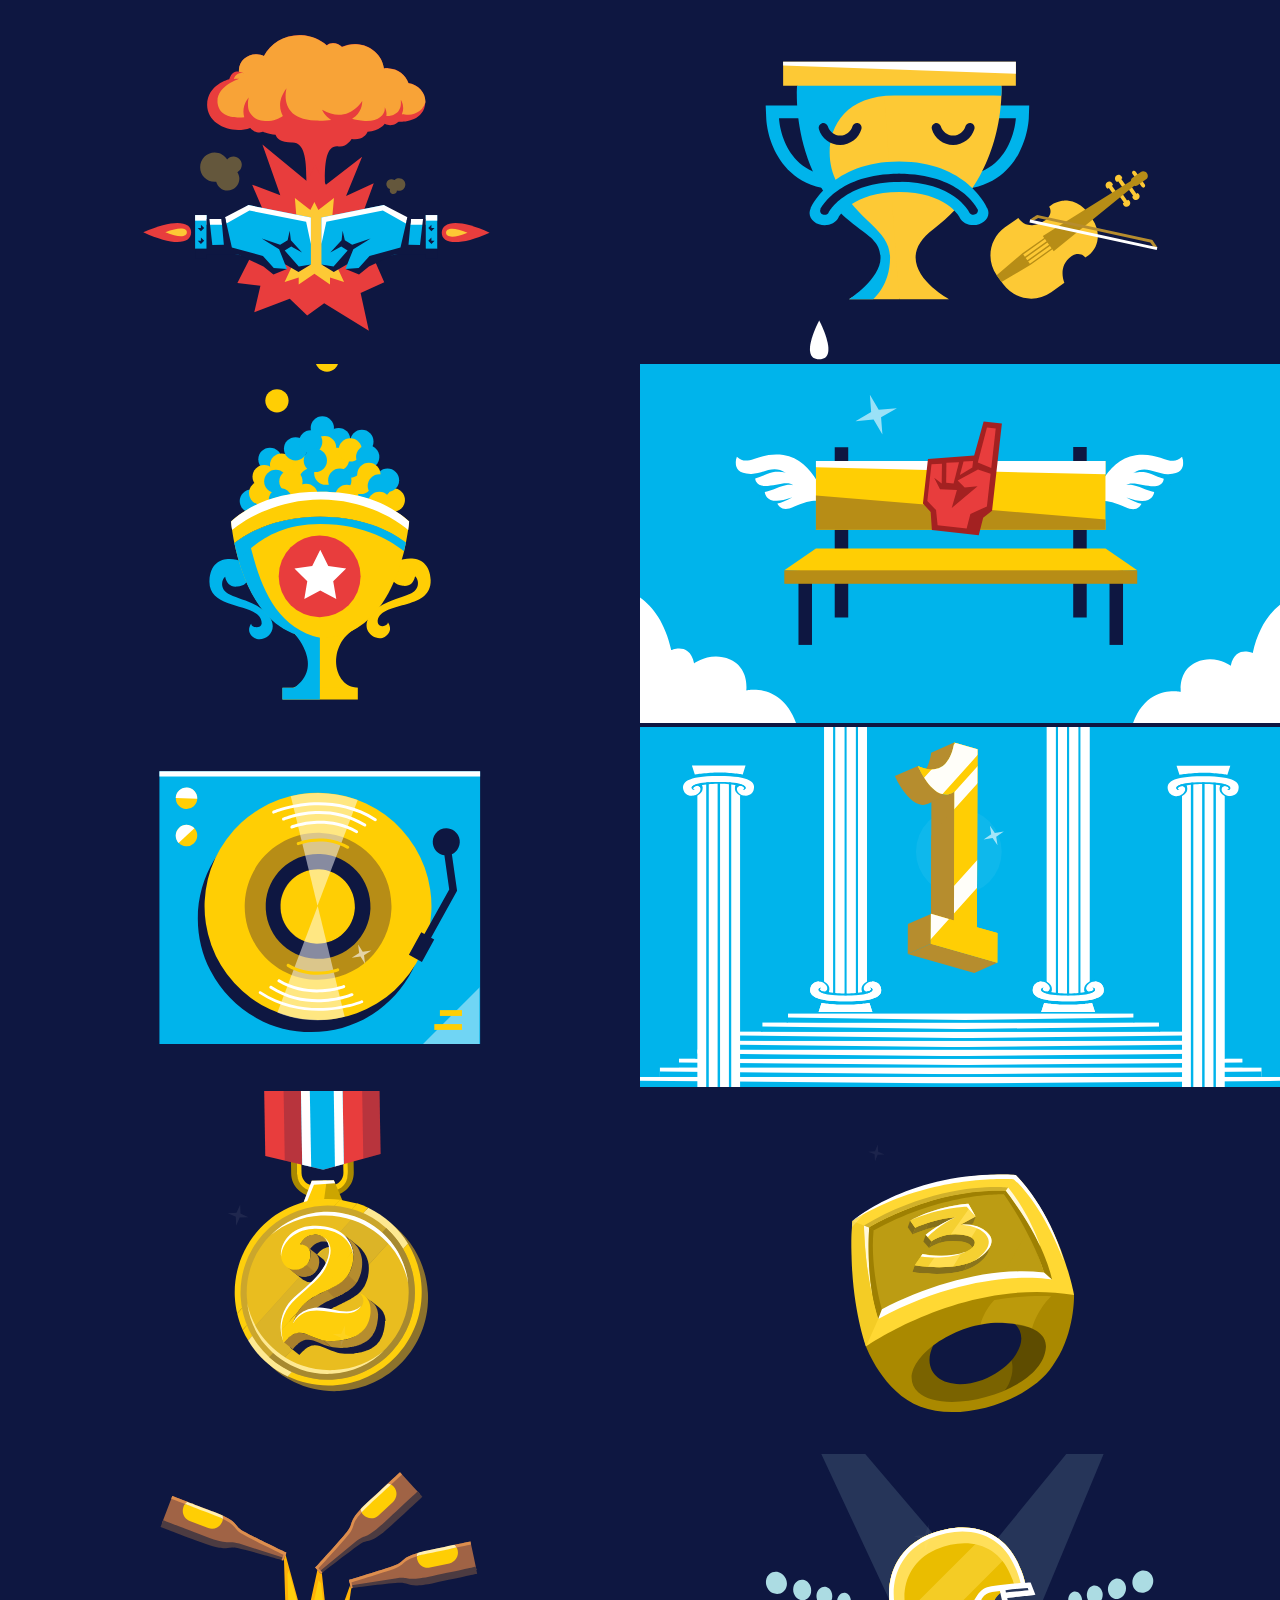
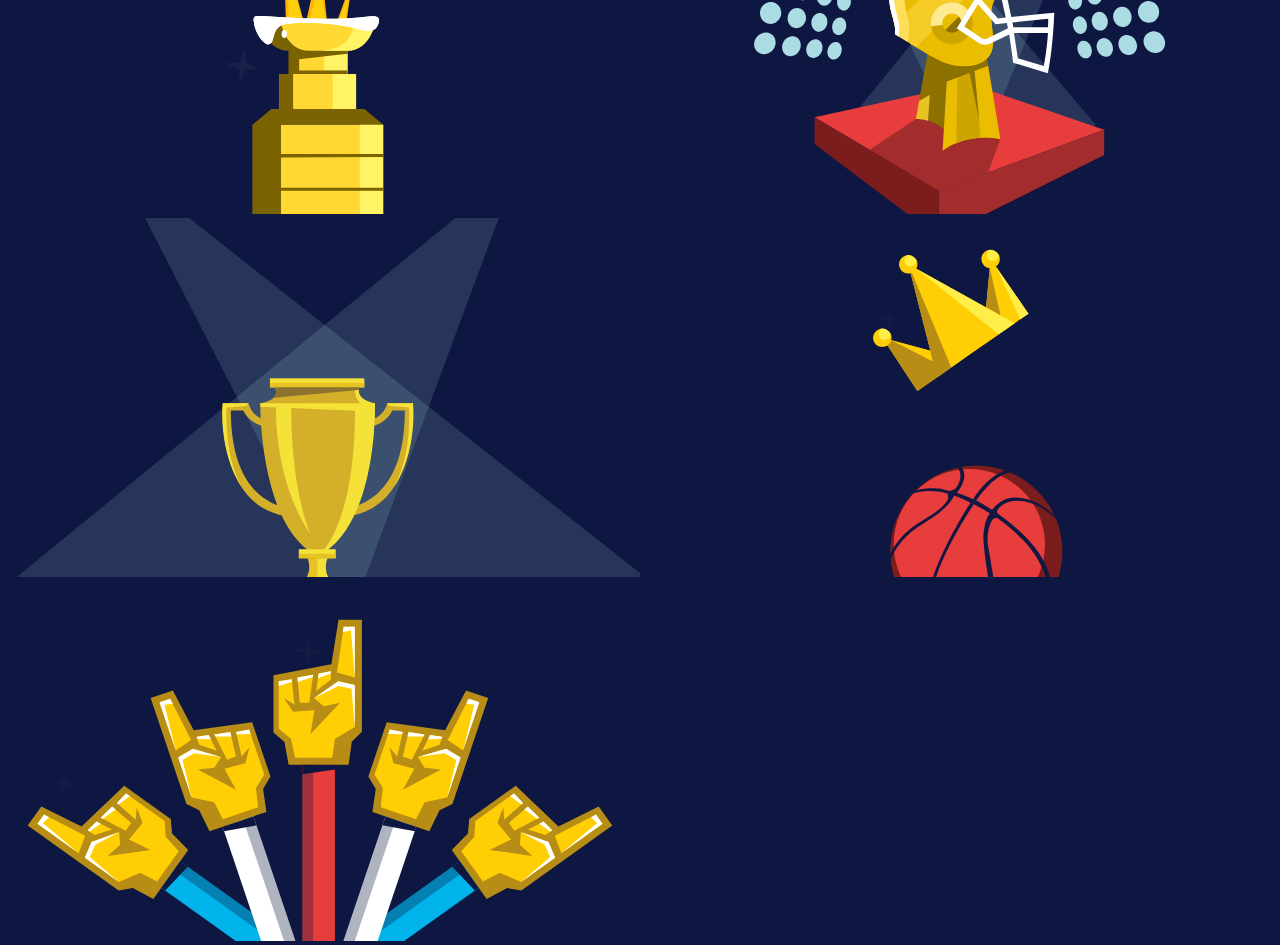
==== projects/fantasy/index.html @ 044e84af "Added bench" ====
<!doctype html>
<html>
<head>
  <meta charset="utf-8">
  <meta name="description" content="">
  <meta name="viewport" content="width=device-width, initial-scale=1">
  <title>Fantasy Icons</title>
  <style>
    body{
      background: #0e1741;
      margin: 0;
      padding: 0;
    }
    picture{
      display: block;
      float: left;
      margin: 0;
      padding: 0;
      width: 100%;
    }
    @media screen and (min-width: 1080px) {
      picture{width: 50%; }
    }
  </style>
</head>
<body>
<picture>
    <source type="image/svg+xml" srcset="assets/svg/1-fistbump.svg">
    <img src="assets/png/1-fistbump.png" alt="Fistbump">
</picture>
<picture>
    <source type="image/svg+xml" srcset="assets/svg/3-sadtrophy.svg">
    <img src="assets/png/3-sadtrophy.png" alt="Sad Trophy">
</picture>
<picture>
    <source type="image/svg+xml" srcset="assets/svg/5-points.svg">
    <img src="assets/png/5-points.png" alt="Points">
</picture>
<picture>
    <source type="image/svg+xml" srcset="assets/svg/6-bench.svg">
    <img src="assets/png/6-bench.png" alt="Bench">
</picture>
<picture>
    <source type="image/svg+xml" srcset="assets/svg/8-recordplayer.svg">
    <img src="assets/png/8-recordplayer.png" alt="Record Player">
</picture>
<picture>
    <source type="image/svg+xml" srcset="assets/svg/9-numberONE.svg">
    <img src="assets/png/9-numberONE.png" alt="Number ONE">
</picture>
<picture>
    <source type="image/svg+xml" srcset="assets/svg/10-numberTWO.svg">
    <img src="assets/png/10-numberTWO.png" alt="Number TWO">
</picture>
<picture>
    <source type="image/svg+xml" srcset="assets/svg/11-numberTHREE.svg">
    <img src="assets/png/11-numberTHREE.png" alt="Number THREE">
</picture>

<picture>
    <source type="image/svg+xml" srcset="assets/svg/12-hockey.svg">
    <img src="assets/png/12-hockey.png" alt="Hockey">
</picture>
<picture>
    <source type="image/svg+xml" srcset="assets/svg/13-football.svg">
    <img src="assets/png/13-football.png" alt="Football">
</picture>
<picture>
    <source type="image/svg+xml" srcset="assets/svg/14-baseball.svg">
    <img src="assets/png/14-baseball.png" alt="Baseball">
</picture>
<picture>
    <source type="image/svg+xml" srcset="assets/svg/15-basketball.svg">
    <img src="assets/png/15-basketball.png" alt="Basketball">
</picture>
<picture>
    <source type="image/svg+xml" srcset="assets/svg/16-mostpoints-straight.svg">
    <img src="assets/png/16-mostpoints-straight.png" alt="Most Points Straight">
</picture>



</body>
</html>
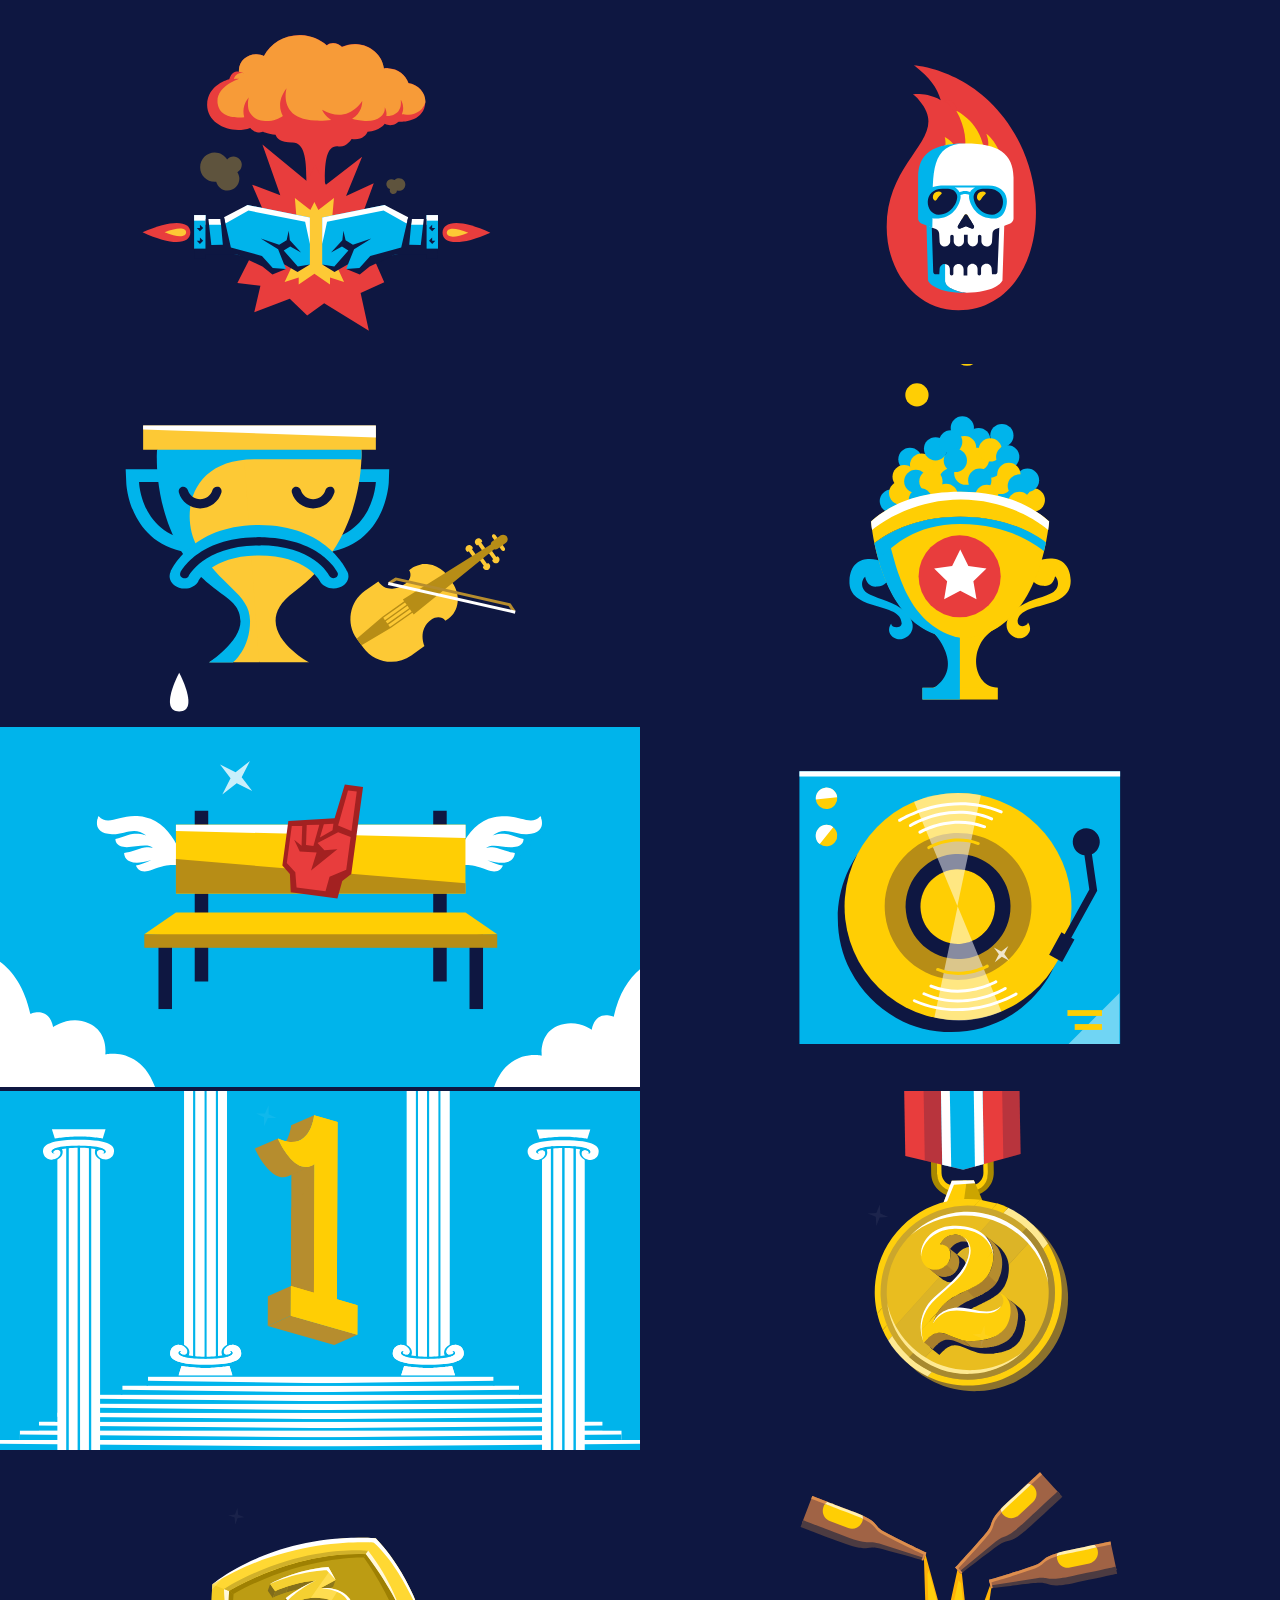
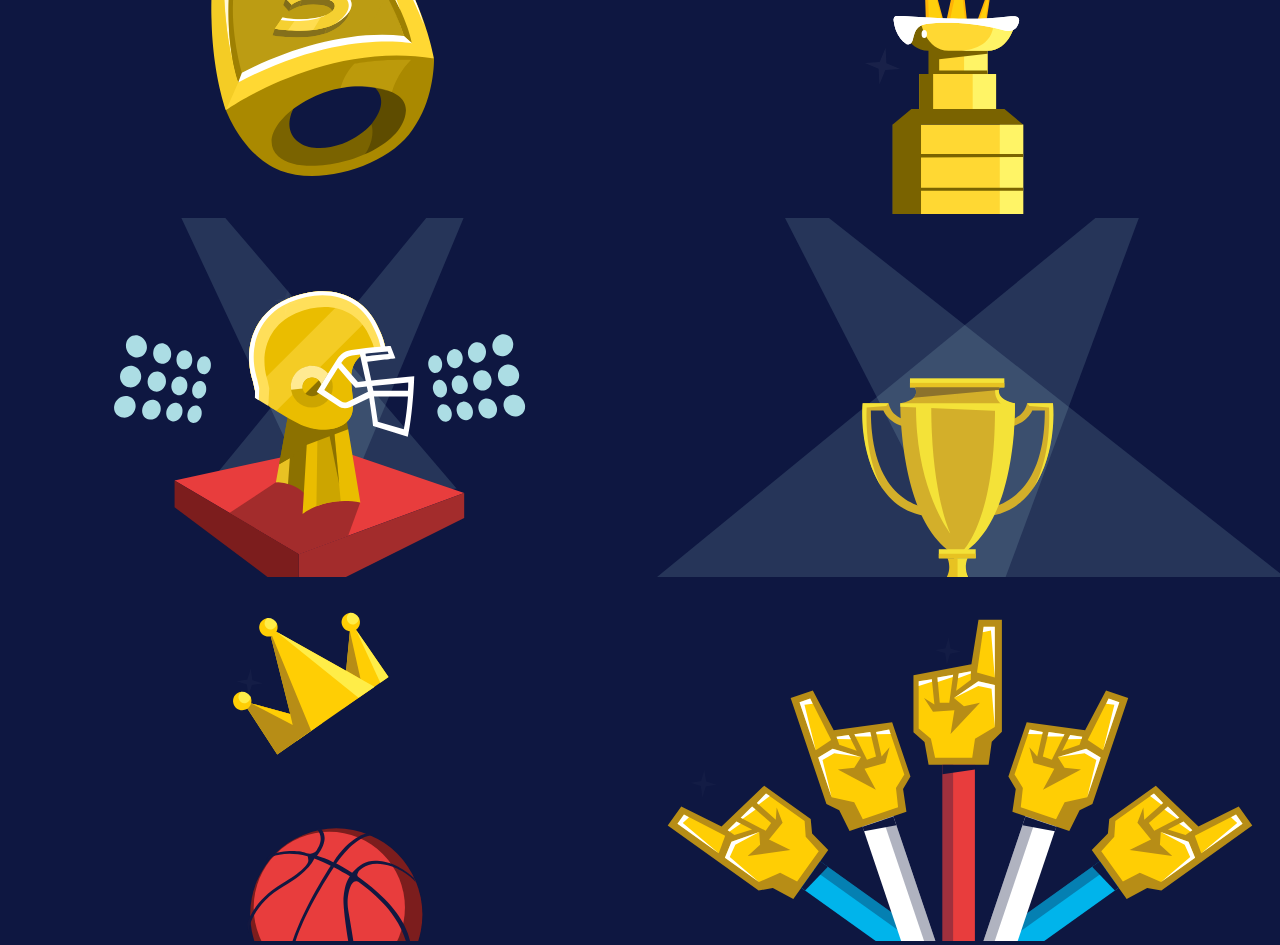
==== commit a810b913: "Added Hotstreak" ====
--- a/projects/fantasy/index.html
+++ b/projects/fantasy/index.html
@@ -27,6 +27,10 @@
 <picture>
     <source type="image/svg+xml" srcset="assets/svg/1-fistbump.svg">
     <img src="assets/png/1-fistbump.png" alt="Fistbump">
+</picture>
+<picture>
+    <source type="image/svg+xml" srcset="assets/svg/2-hotstreak.svg">
+    <img src="assets/png/2-hotstreak.png" alt="Hot Streak">
 </picture>
 <picture>
     <source type="image/svg+xml" srcset="assets/svg/3-sadtrophy.svg">
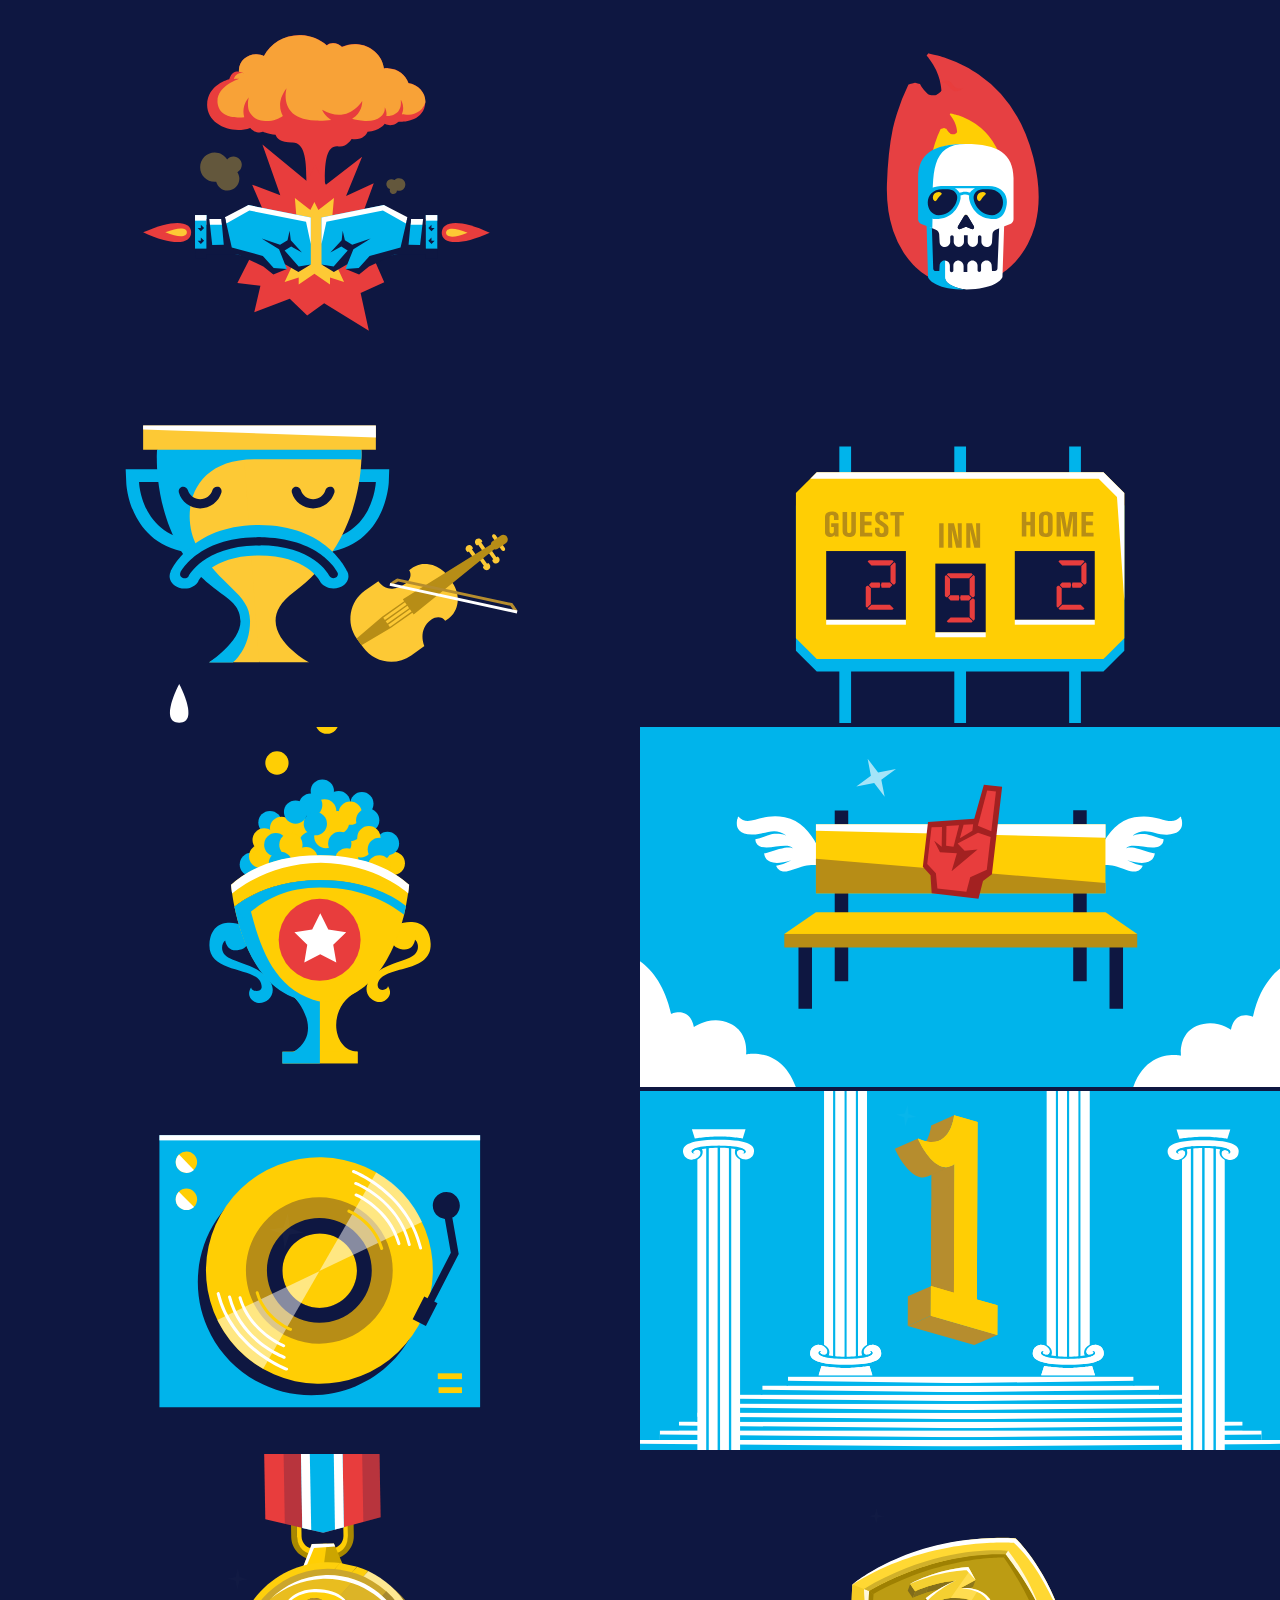
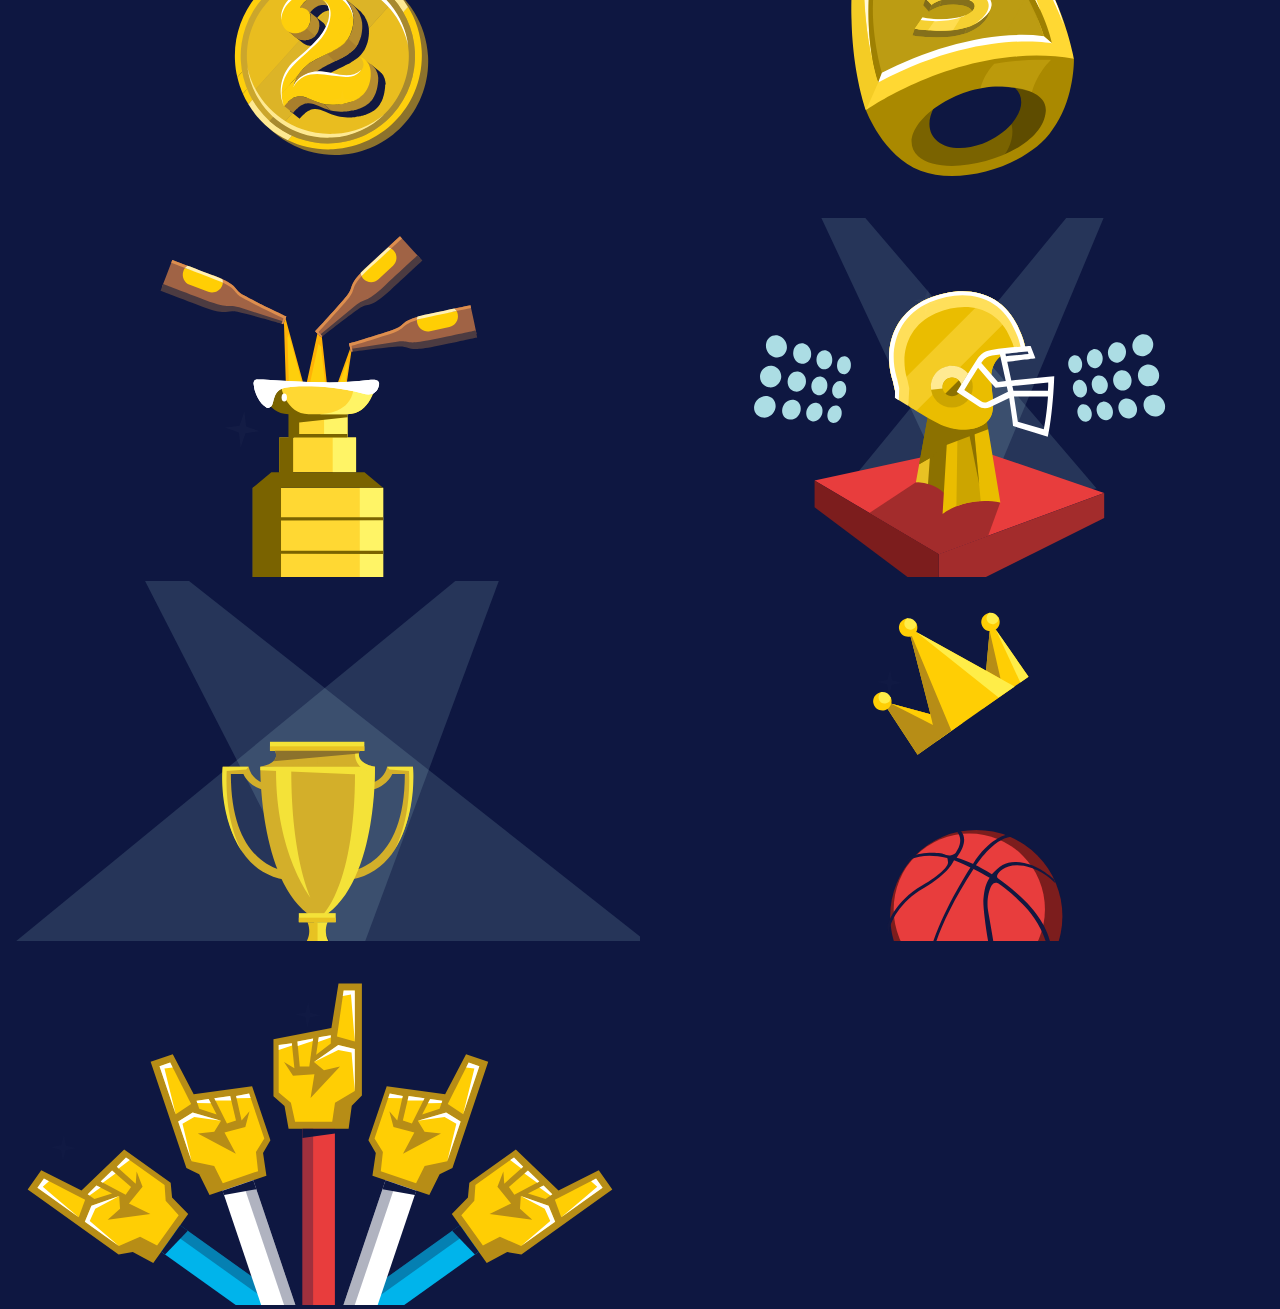
==== commit 6210ab8e: "Added Walk off" ====
--- a/projects/fantasy/index.html
+++ b/projects/fantasy/index.html
@@ -35,6 +35,10 @@
 <picture>
     <source type="image/svg+xml" srcset="assets/svg/3-sadtrophy.svg">
     <img src="assets/png/3-sadtrophy.png" alt="Sad Trophy">
+</picture>
+<picture>
+    <source type="image/svg+xml" srcset="assets/svg/4-walkoff.svg">
+    <img src="assets/png/4-walkoff.png" alt="Walk Off">
 </picture>
 <picture>
     <source type="image/svg+xml" srcset="assets/svg/5-points.svg">
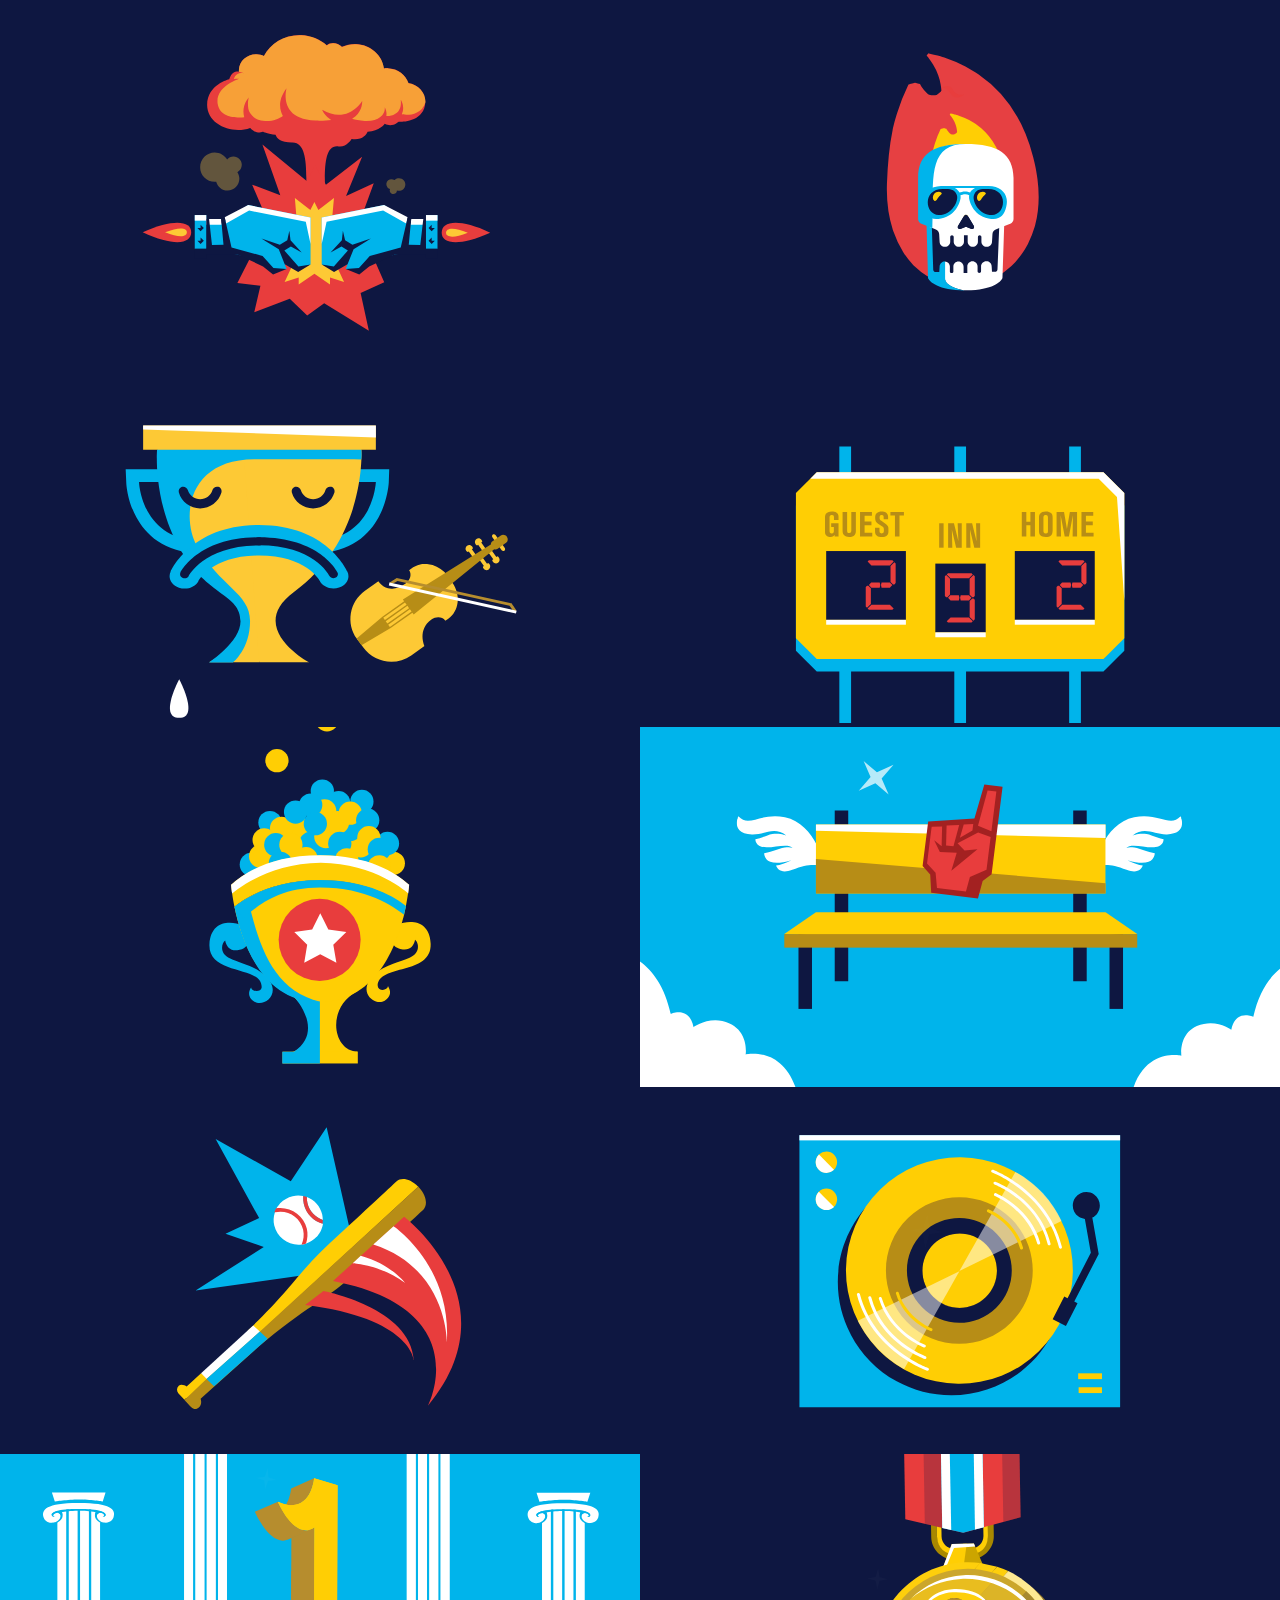
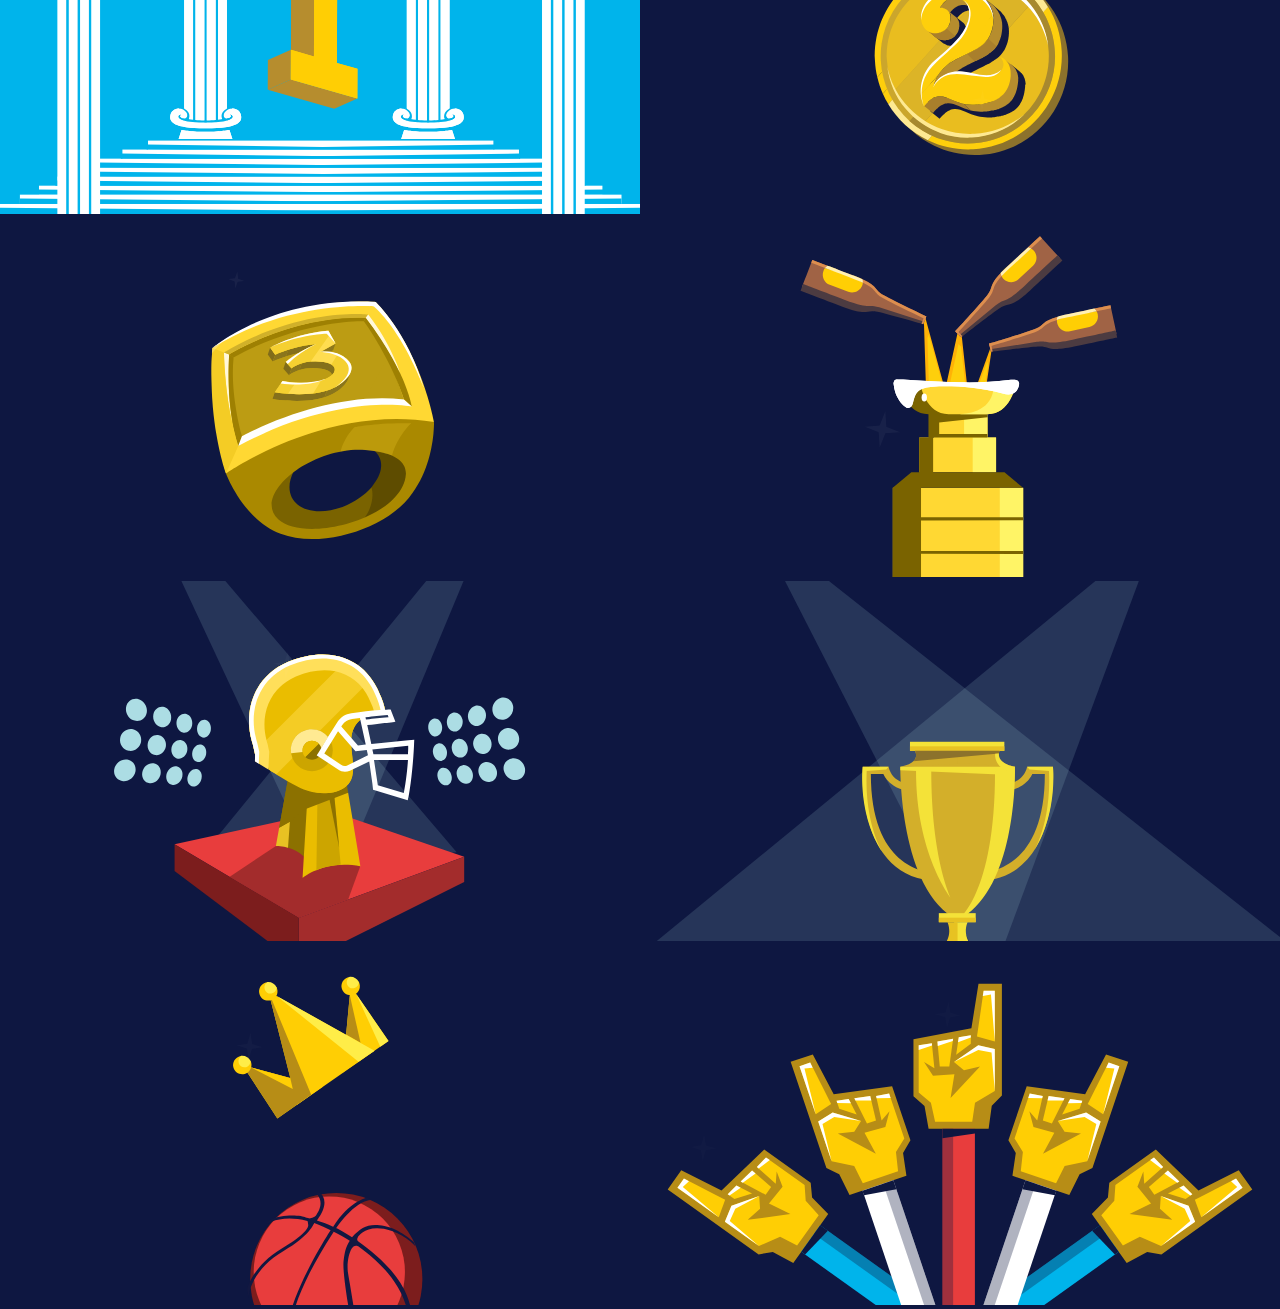
==== commit b0af35f0: "Added Homerun placeholder" ====
--- a/projects/fantasy/index.html
+++ b/projects/fantasy/index.html
@@ -49,6 +49,10 @@
     <img src="assets/png/6-bench.png" alt="Bench">
 </picture>
 <picture>
+    <source type="image/svg+xml" srcset="assets/svg/7-homerun.svg">
+    <img src="assets/png/7-homerun.png" alt="Bench">
+</picture>
+<picture>
     <source type="image/svg+xml" srcset="assets/svg/8-recordplayer.svg">
     <img src="assets/png/8-recordplayer.png" alt="Record Player">
 </picture>
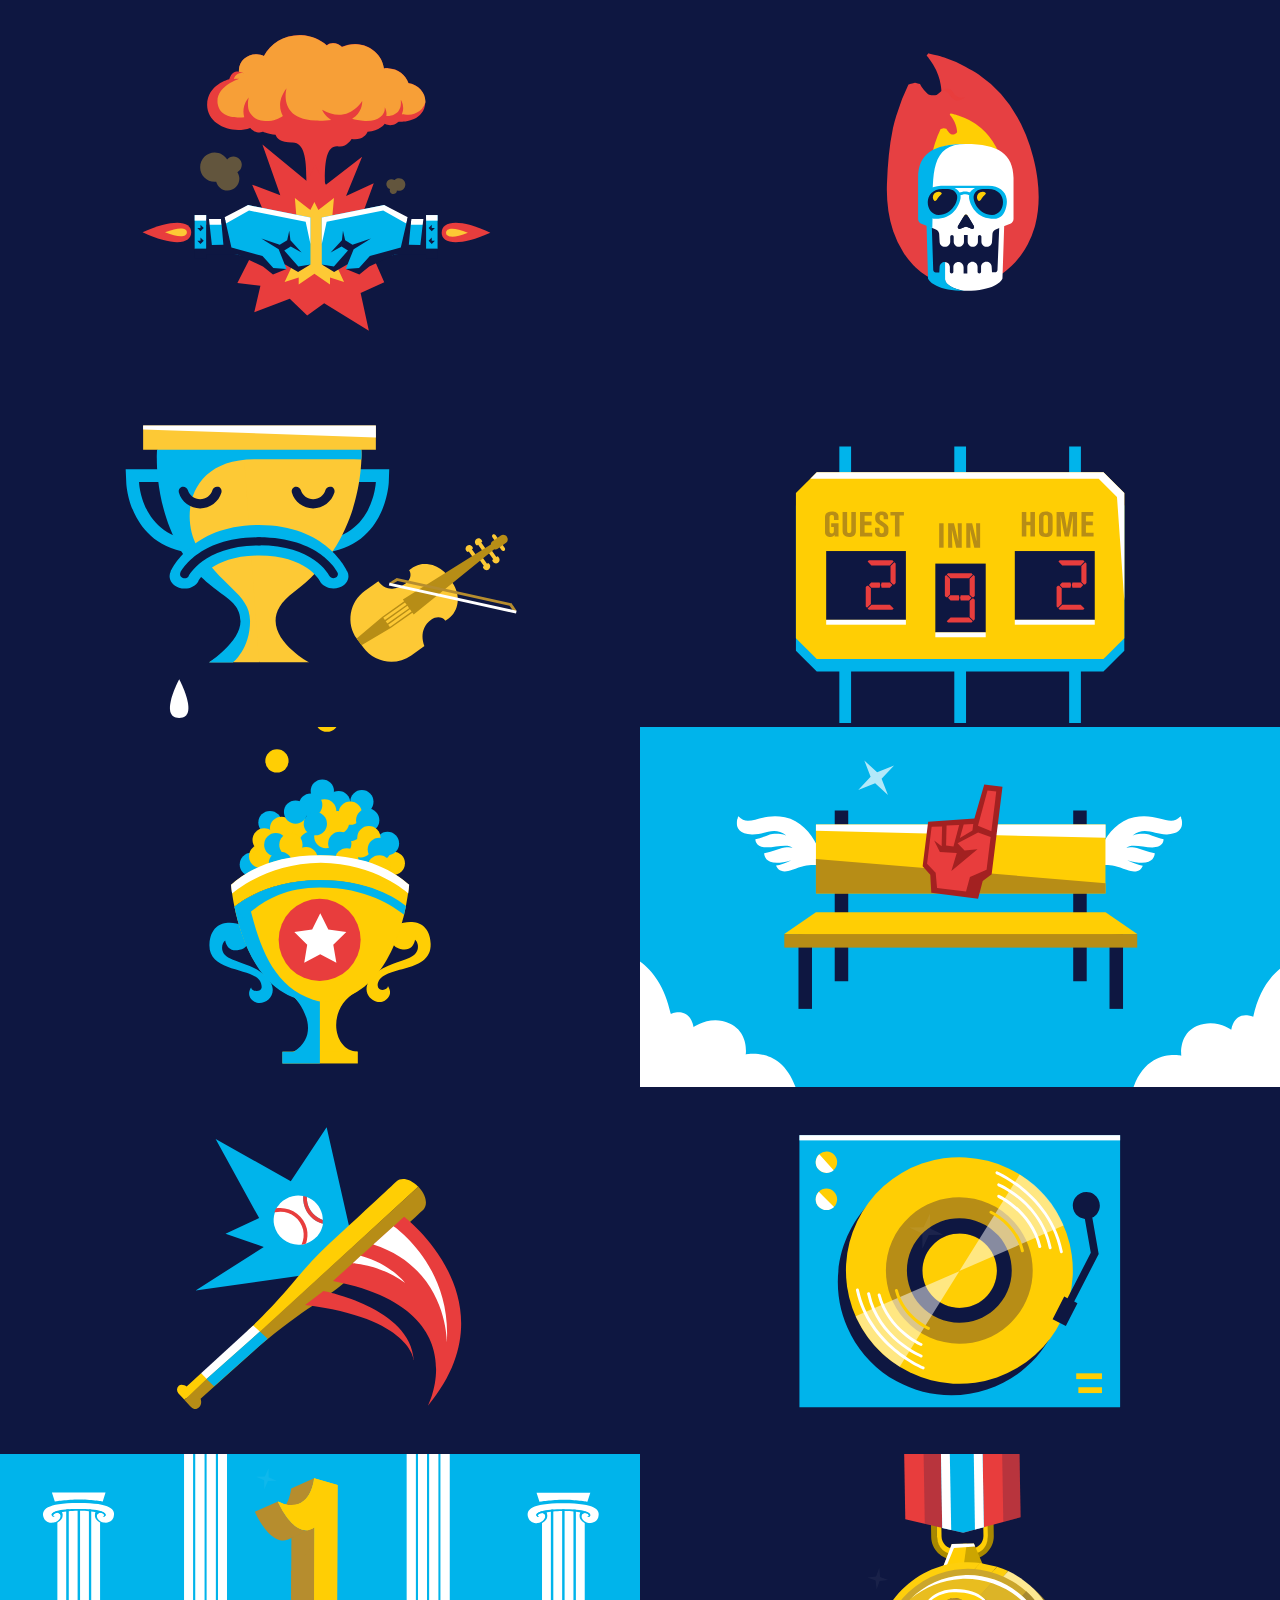
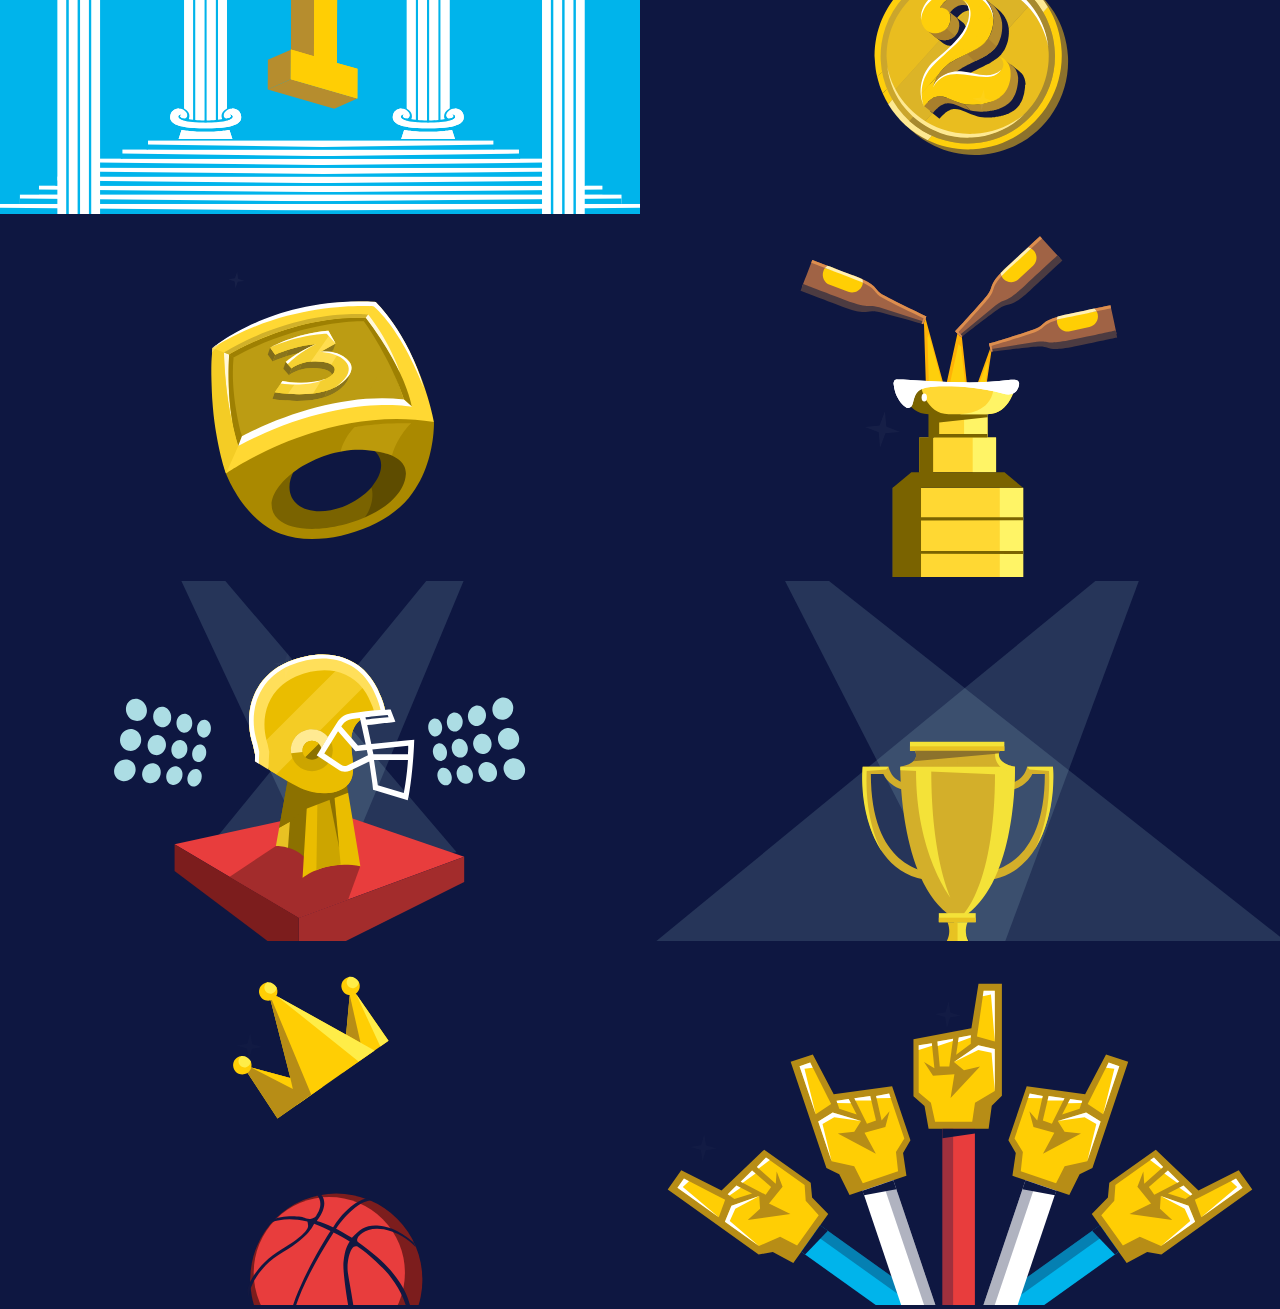
==== commit 7feeb2b1: "Updated Homerun" ====
--- a/projects/fantasy/index.html
+++ b/projects/fantasy/index.html
@@ -50,7 +50,7 @@
 </picture>
 <picture>
     <source type="image/svg+xml" srcset="assets/svg/7-homerun.svg">
-    <img src="assets/png/7-homerun.png" alt="Bench">
+    <img src="assets/png/7-homerun.png" alt="Homerun">
 </picture>
 <picture>
     <source type="image/svg+xml" srcset="assets/svg/8-recordplayer.svg">
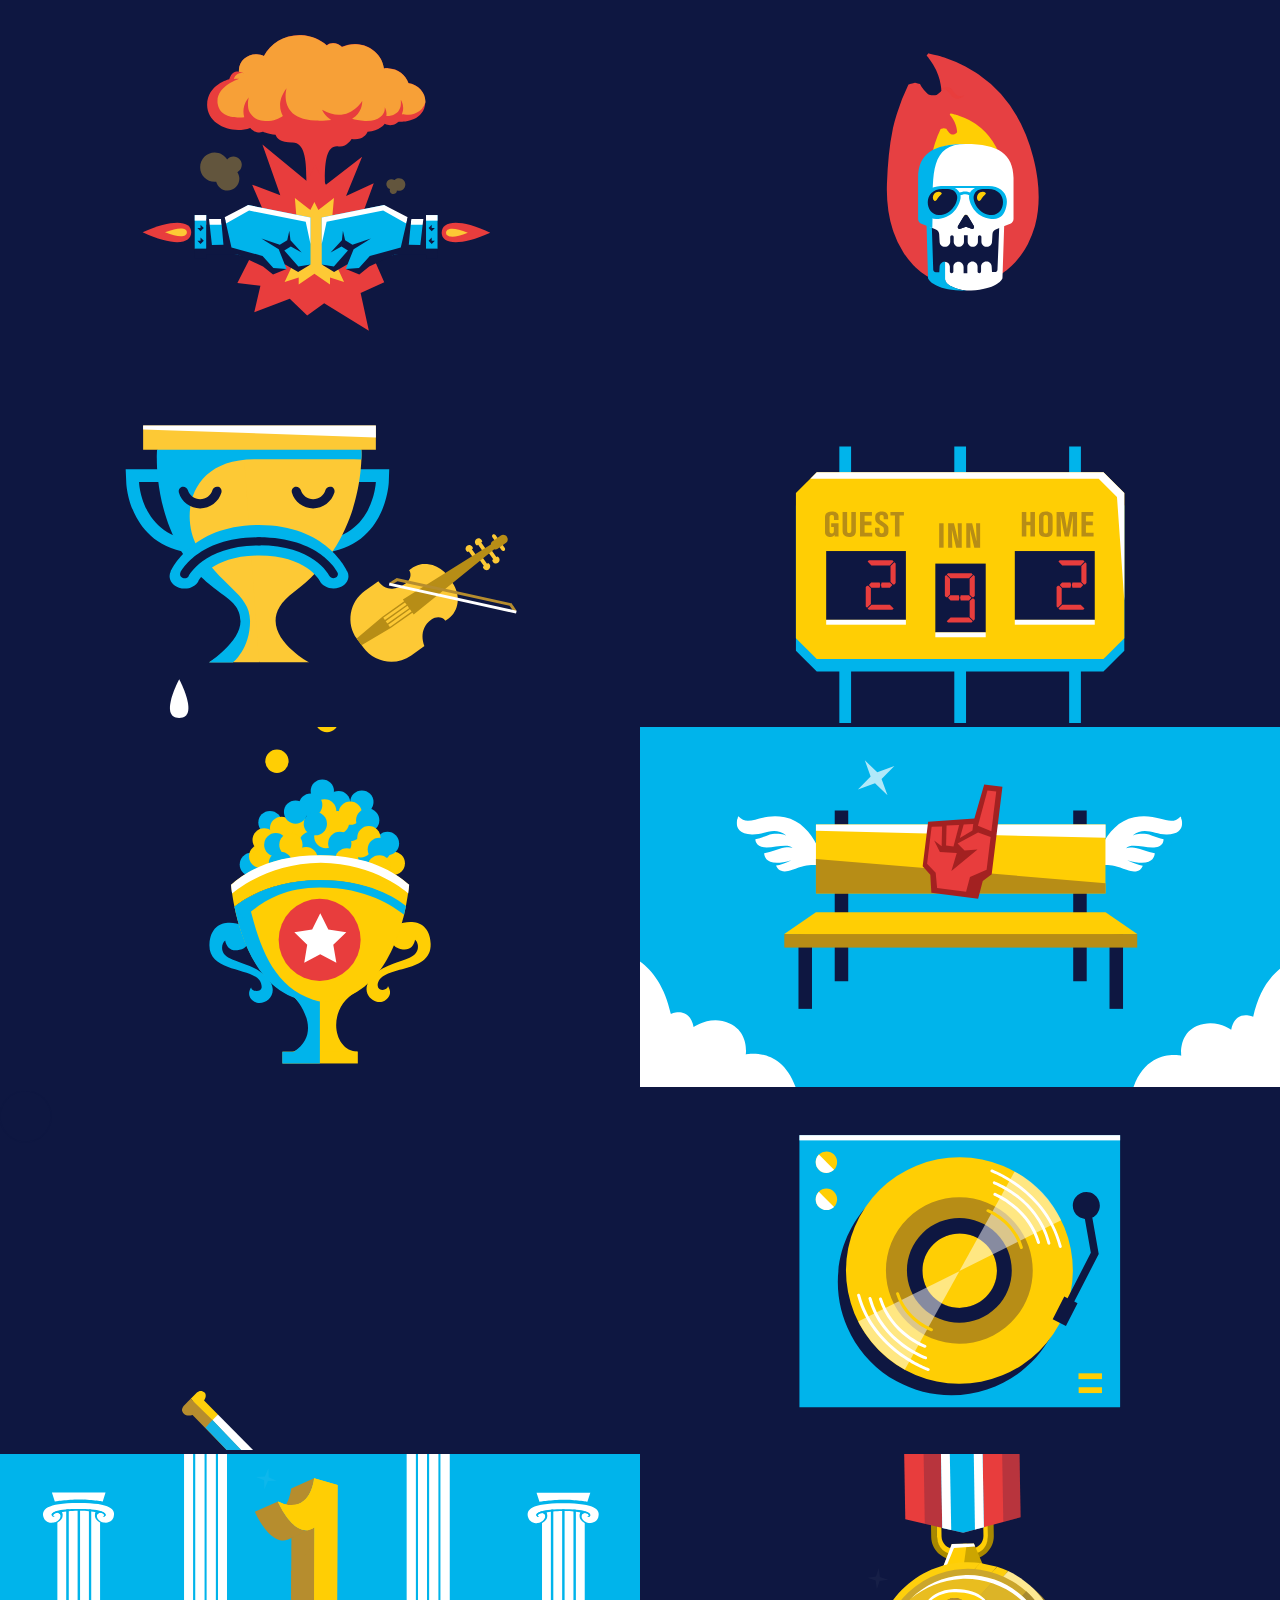
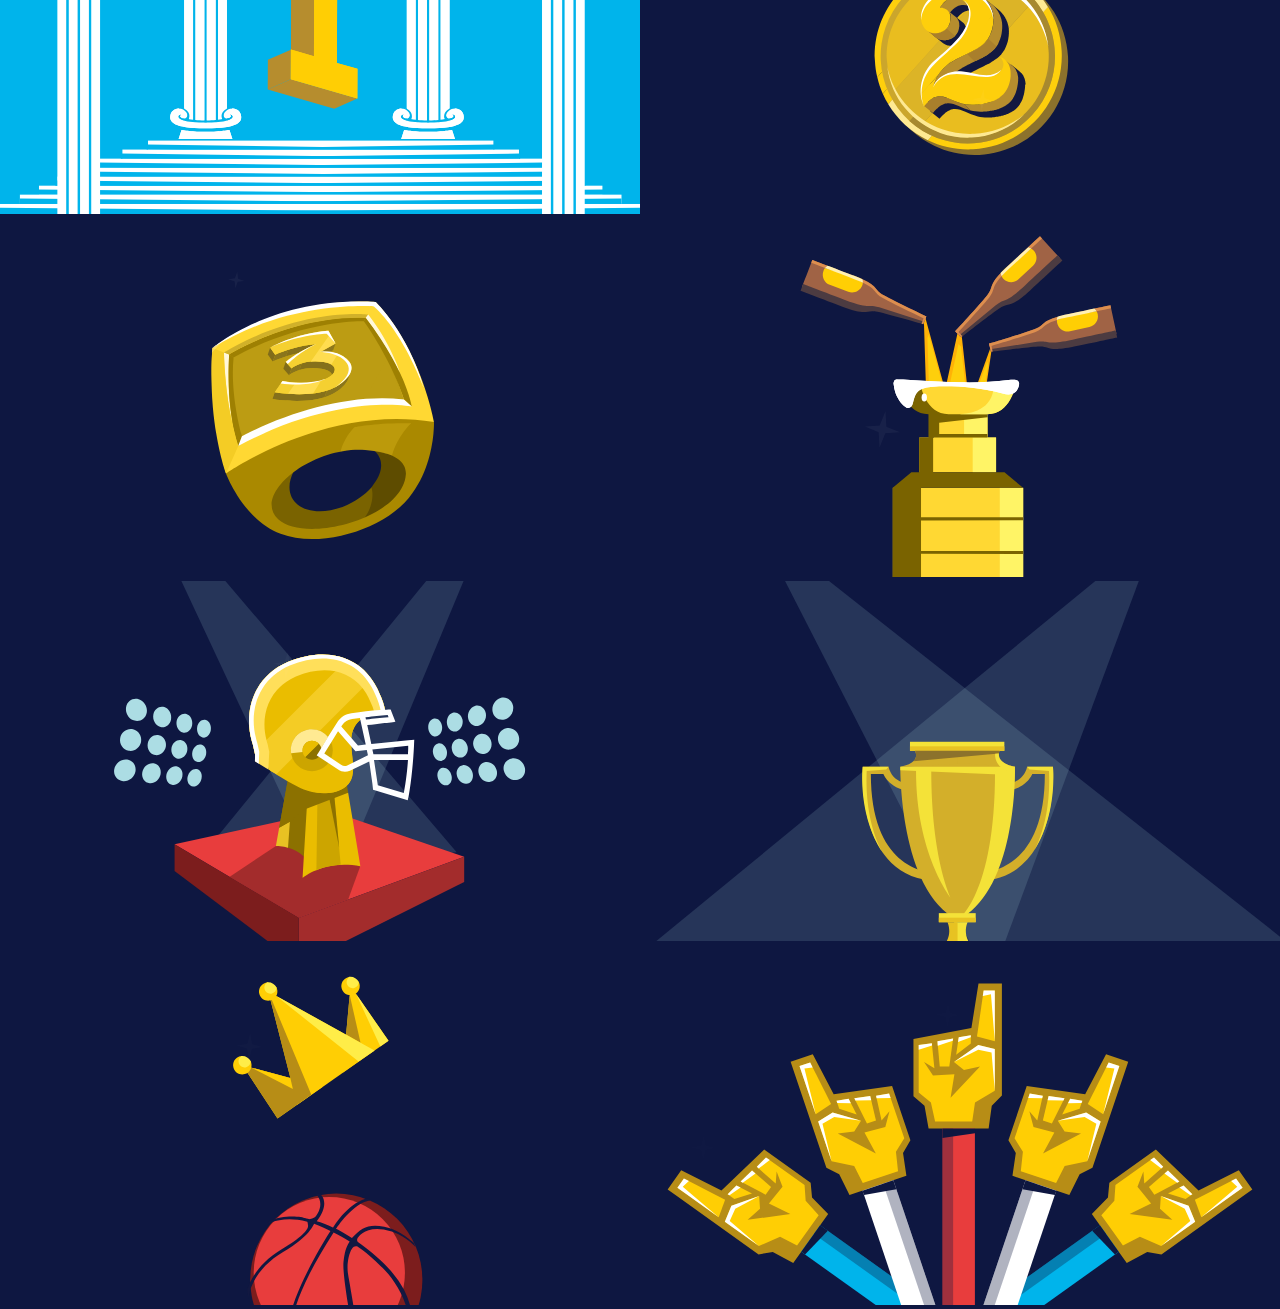
==== commit 6397f2c1: "Added polypill for <picture>" ====
--- a/projects/fantasy/index.html
+++ b/projects/fantasy/index.html
@@ -22,6 +22,7 @@
       picture{width: 50%; }
     }
   </style>
+  <script src="assets/js/picturefill.min.js" async></script>
 </head>
 <body>
 <picture>
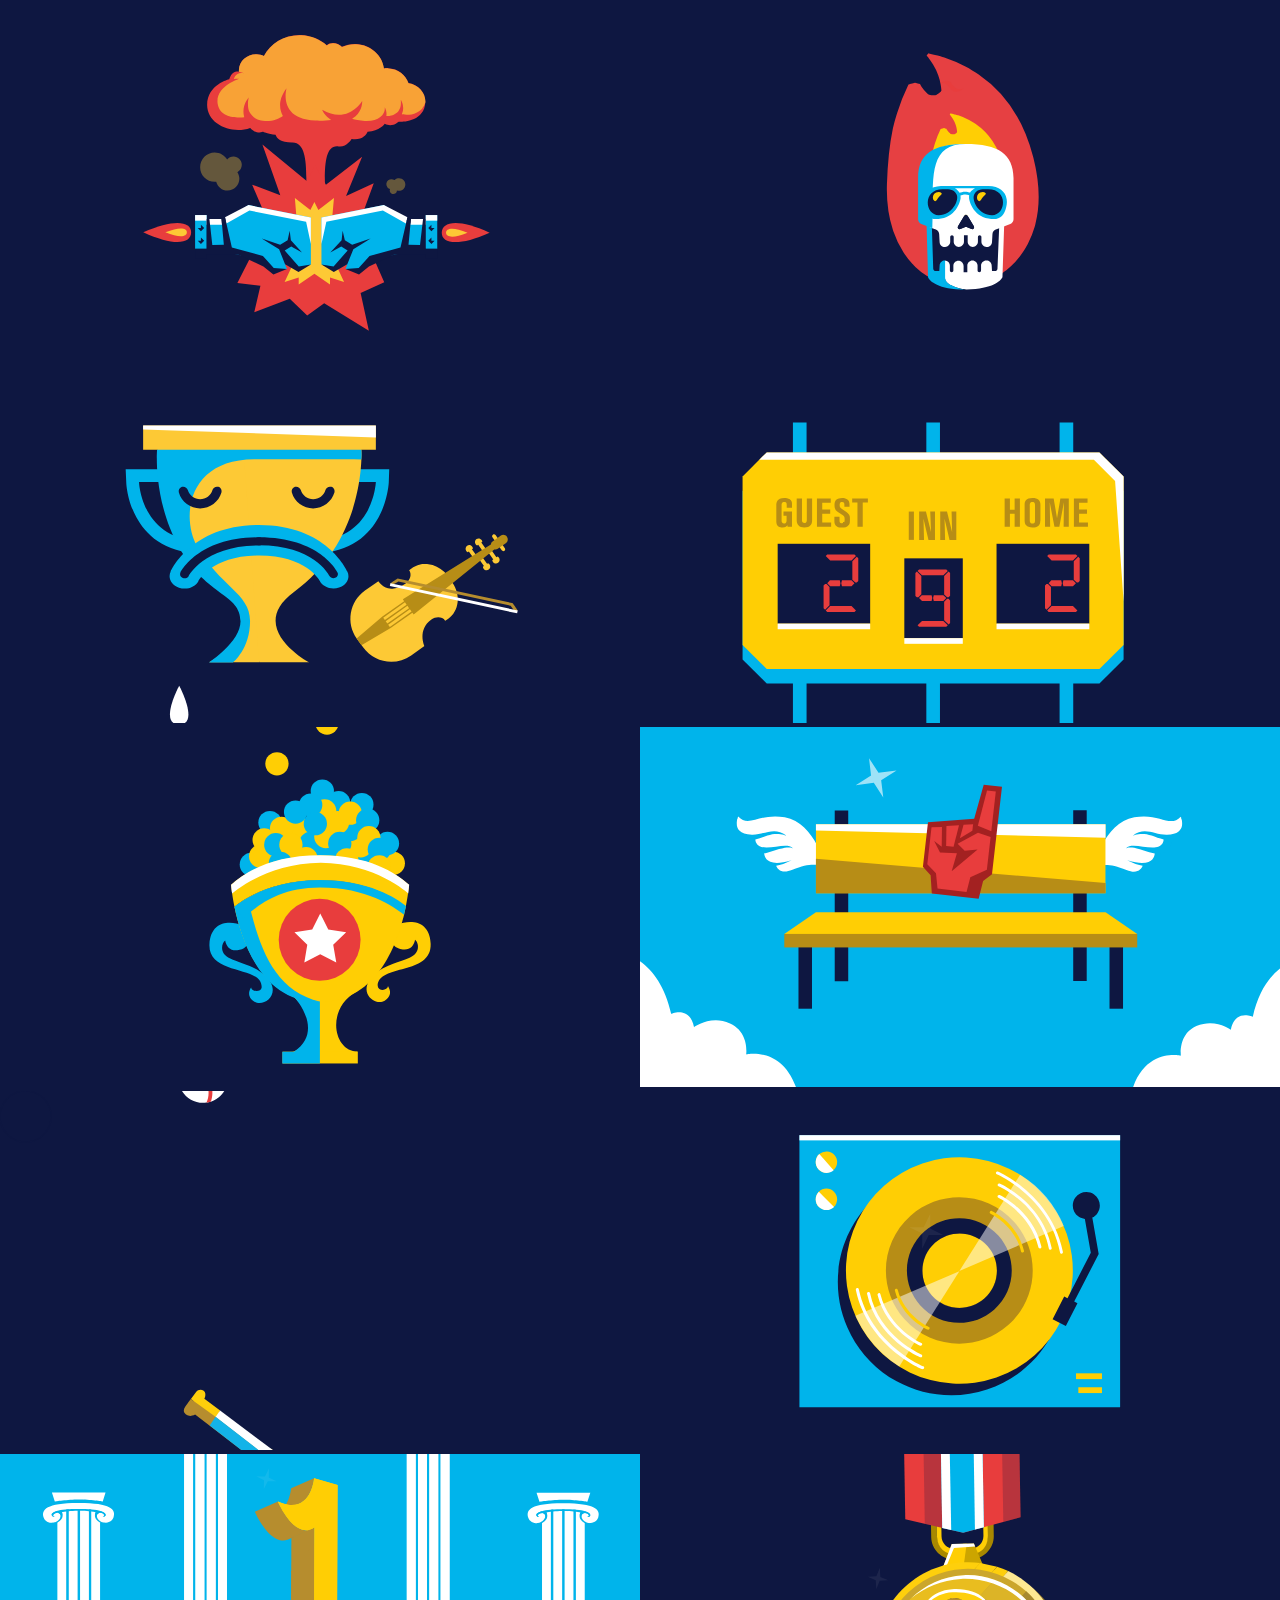
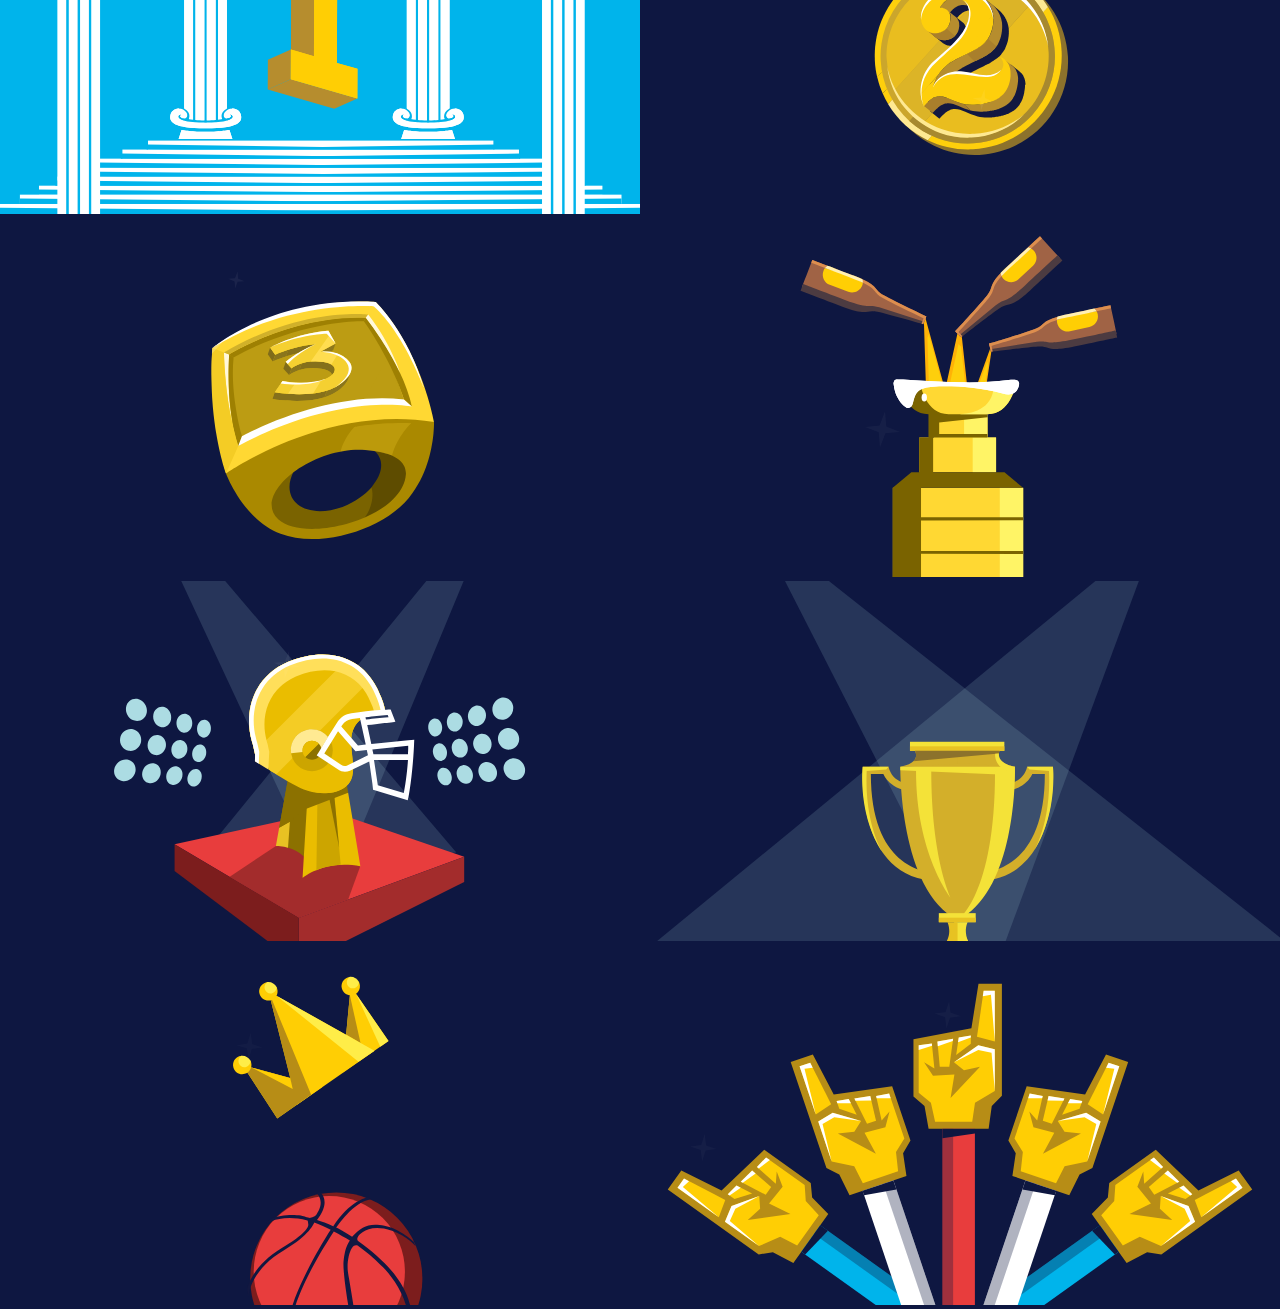
==== commit 7c369a33: "Added Clip Path's to all animations" ====
--- a/projects/fantasy/index.html
+++ b/projects/fantasy/index.html
@@ -25,73 +25,101 @@
   <script src="assets/js/picturefill.min.js" async></script>
 </head>
 <body>
-<picture>
+<a href="assets/svg/1-fistbump.svg">
+  <picture>
     <source type="image/svg+xml" srcset="assets/svg/1-fistbump.svg">
     <img src="assets/png/1-fistbump.png" alt="Fistbump">
-</picture>
-<picture>
+  </picture>
+</a>
+<a href="assets/svg/2-hotstreak.svg">
+  <picture>
     <source type="image/svg+xml" srcset="assets/svg/2-hotstreak.svg">
     <img src="assets/png/2-hotstreak.png" alt="Hot Streak">
-</picture>
+  </picture>
+</a>
+<a href="assets/svg/3-sadtrophy.svg">
 <picture>
     <source type="image/svg+xml" srcset="assets/svg/3-sadtrophy.svg">
     <img src="assets/png/3-sadtrophy.png" alt="Sad Trophy">
 </picture>
+</a>
+<a href="assets/svg/4-walkoff.svg">
 <picture>
     <source type="image/svg+xml" srcset="assets/svg/4-walkoff.svg">
     <img src="assets/png/4-walkoff.png" alt="Walk Off">
 </picture>
+</a>
+<a href="assets/svg/5-points.svg">
 <picture>
     <source type="image/svg+xml" srcset="assets/svg/5-points.svg">
     <img src="assets/png/5-points.png" alt="Points">
 </picture>
+</a>
+<a href="assets/svg/6-bench.svg">
 <picture>
     <source type="image/svg+xml" srcset="assets/svg/6-bench.svg">
     <img src="assets/png/6-bench.png" alt="Bench">
 </picture>
+</a>
+<a href="assets/svg/7-homerun.svg">
 <picture>
     <source type="image/svg+xml" srcset="assets/svg/7-homerun.svg">
     <img src="assets/png/7-homerun.png" alt="Homerun">
 </picture>
+</a>
+<a href="assets/svg/8-recordplayer.svg">
 <picture>
     <source type="image/svg+xml" srcset="assets/svg/8-recordplayer.svg">
     <img src="assets/png/8-recordplayer.png" alt="Record Player">
 </picture>
+</a>
+<a href="assets/svg/9-numberONE.svg">
 <picture>
     <source type="image/svg+xml" srcset="assets/svg/9-numberONE.svg">
     <img src="assets/png/9-numberONE.png" alt="Number ONE">
 </picture>
+</a>
+<a href="assets/svg/10-numberTWO.svg">
 <picture>
     <source type="image/svg+xml" srcset="assets/svg/10-numberTWO.svg">
     <img src="assets/png/10-numberTWO.png" alt="Number TWO">
 </picture>
+</a>
+<a href="assets/svg/11-numberTHREE.svg">
 <picture>
     <source type="image/svg+xml" srcset="assets/svg/11-numberTHREE.svg">
     <img src="assets/png/11-numberTHREE.png" alt="Number THREE">
 </picture>
-
+</a>
+<a href="assets/svg/12-hockey.svg">
 <picture>
     <source type="image/svg+xml" srcset="assets/svg/12-hockey.svg">
     <img src="assets/png/12-hockey.png" alt="Hockey">
 </picture>
+</a>
+<a href="assets/svg/13-football.svg">
 <picture>
     <source type="image/svg+xml" srcset="assets/svg/13-football.svg">
     <img src="assets/png/13-football.png" alt="Football">
 </picture>
+</a>
+<a href="assets/svg/14-baseball.svg">
 <picture>
     <source type="image/svg+xml" srcset="assets/svg/14-baseball.svg">
     <img src="assets/png/14-baseball.png" alt="Baseball">
 </picture>
+</a>
+<a href="assets/svg/15-basketball.svg">
 <picture>
     <source type="image/svg+xml" srcset="assets/svg/15-basketball.svg">
     <img src="assets/png/15-basketball.png" alt="Basketball">
 </picture>
+</a>
+<a href="assets/svg/16-mostpoints-straight.svg">
 <picture>
     <source type="image/svg+xml" srcset="assets/svg/16-mostpoints-straight.svg">
     <img src="assets/png/16-mostpoints-straight.png" alt="Most Points Straight">
 </picture>
-
-
-
+</a>
 </body>
 </html>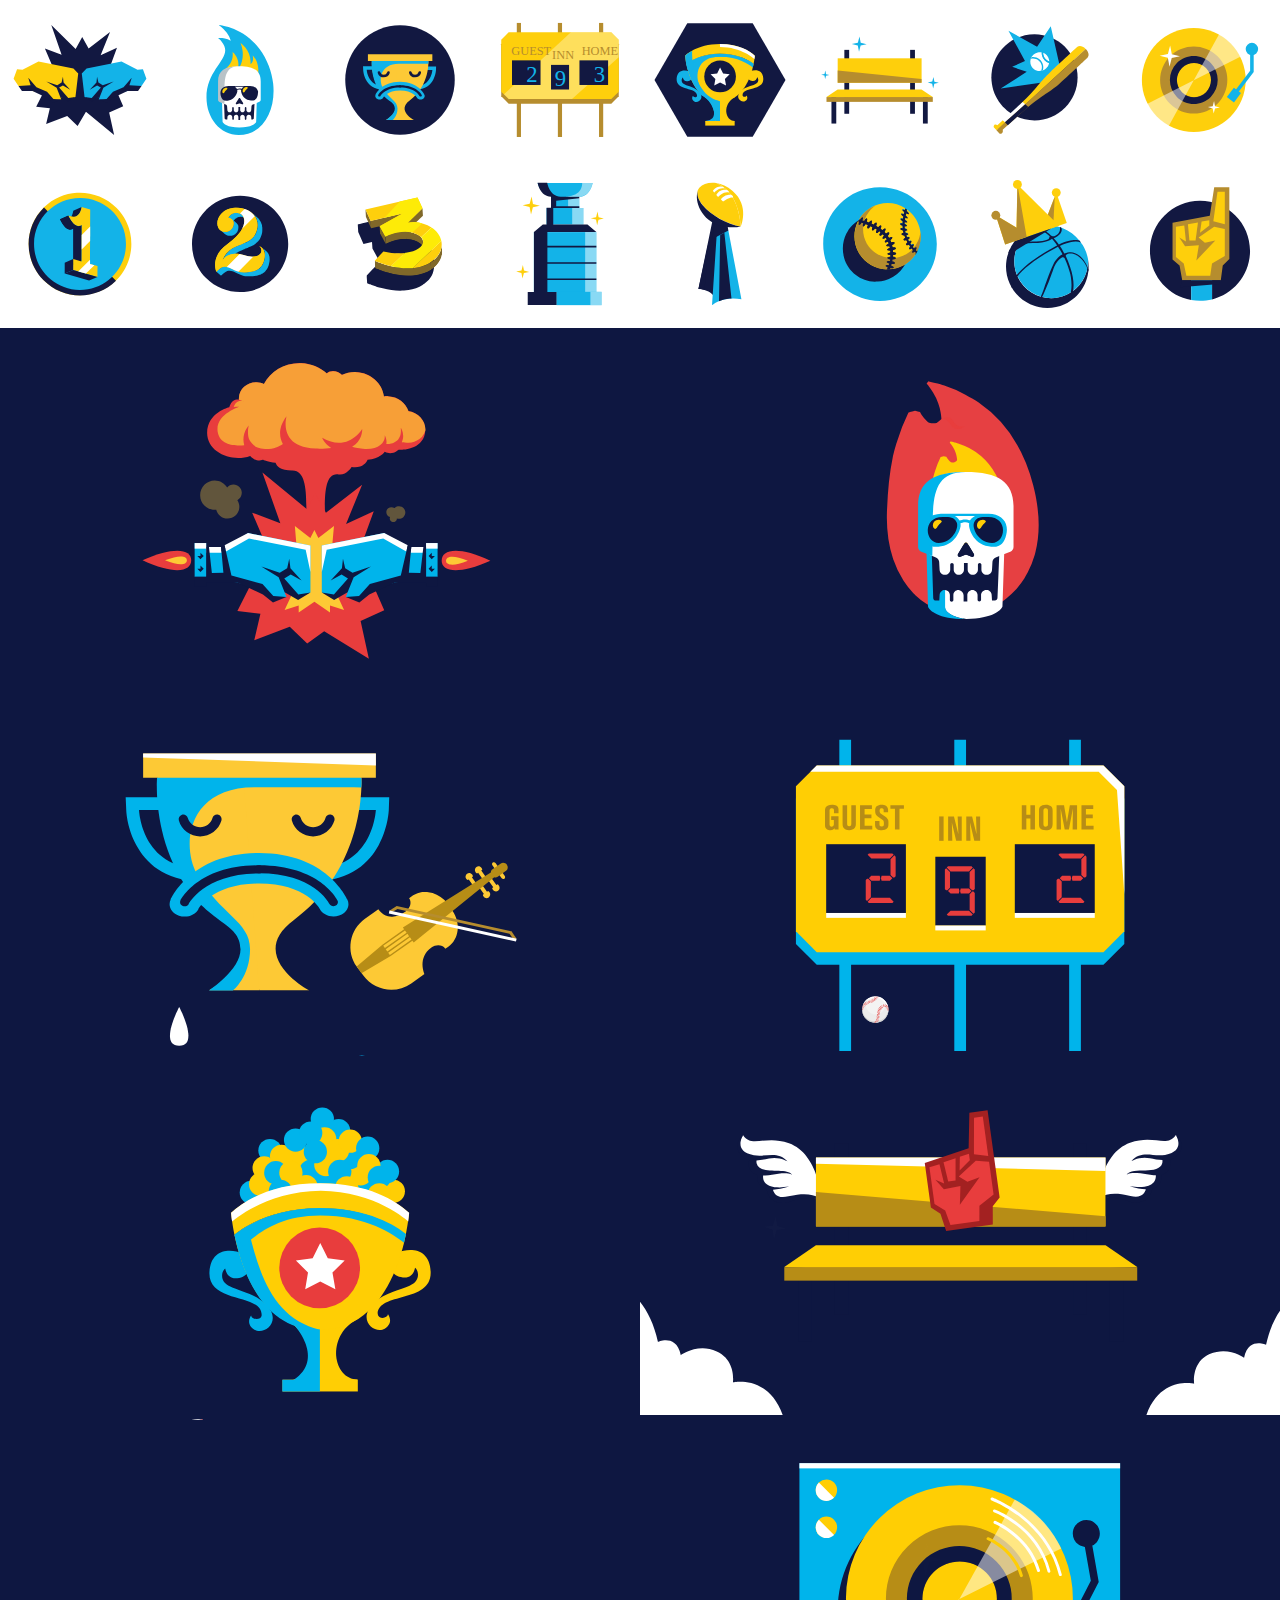
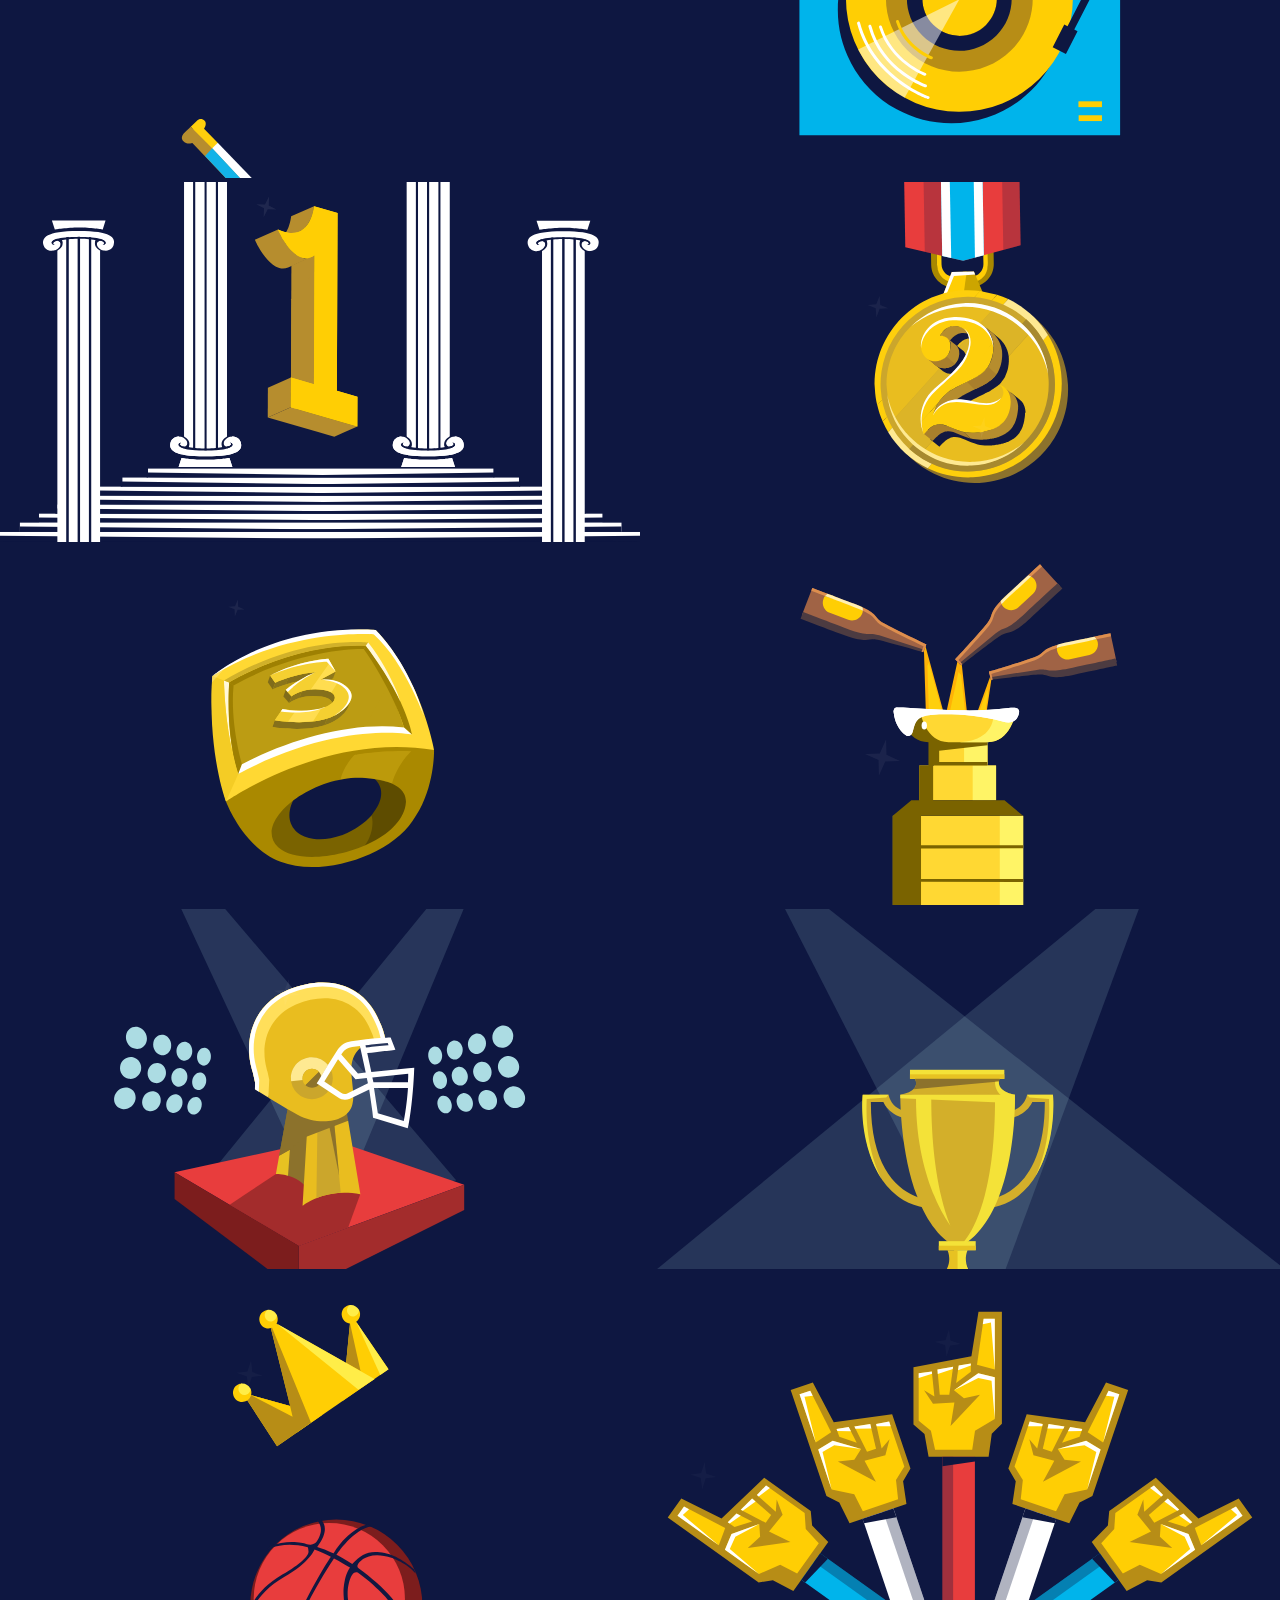
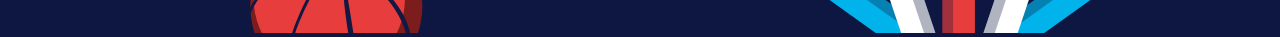
==== commit 391b5b44: "Added icons" ====
--- a/projects/fantasy/index.html
+++ b/projects/fantasy/index.html
@@ -11,115 +11,228 @@
       margin: 0;
       padding: 0;
     }
-    picture{
+    img{
+      width: 100%;
+    }
+    .animation{
       display: block;
       float: left;
       margin: 0;
       padding: 0;
       width: 100%;
     }
+    .icon{
+      background: white;
+      display: block;
+      float: left;
+      margin: 0;
+      padding: 0;
+      width: 25%;
+    }
     @media screen and (min-width: 1080px) {
-      picture{width: 50%; }
+      .animation{width: 50%; }
+      .icon{width: 12.5%; }
     }
   </style>
   <script src="assets/js/picturefill.min.js" async></script>
 </head>
 <body>
-<a href="assets/svg/1-fistbump.svg">
-  <picture>
-    <source type="image/svg+xml" srcset="assets/svg/1-fistbump.svg">
-    <img src="assets/png/1-fistbump.png" alt="Fistbump">
-  </picture>
-</a>
-<a href="assets/svg/2-hotstreak.svg">
-  <picture>
-    <source type="image/svg+xml" srcset="assets/svg/2-hotstreak.svg">
-    <img src="assets/png/2-hotstreak.png" alt="Hot Streak">
-  </picture>
-</a>
-<a href="assets/svg/3-sadtrophy.svg">
-<picture>
-    <source type="image/svg+xml" srcset="assets/svg/3-sadtrophy.svg">
-    <img src="assets/png/3-sadtrophy.png" alt="Sad Trophy">
-</picture>
-</a>
-<a href="assets/svg/4-walkoff.svg">
-<picture>
-    <source type="image/svg+xml" srcset="assets/svg/4-walkoff.svg">
-    <img src="assets/png/4-walkoff.png" alt="Walk Off">
-</picture>
-</a>
-<a href="assets/svg/5-points.svg">
-<picture>
-    <source type="image/svg+xml" srcset="assets/svg/5-points.svg">
-    <img src="assets/png/5-points.png" alt="Points">
-</picture>
-</a>
-<a href="assets/svg/6-bench.svg">
-<picture>
-    <source type="image/svg+xml" srcset="assets/svg/6-bench.svg">
-    <img src="assets/png/6-bench.png" alt="Bench">
-</picture>
-</a>
-<a href="assets/svg/7-homerun.svg">
-<picture>
-    <source type="image/svg+xml" srcset="assets/svg/7-homerun.svg">
-    <img src="assets/png/7-homerun.png" alt="Homerun">
-</picture>
-</a>
-<a href="assets/svg/8-recordplayer.svg">
-<picture>
-    <source type="image/svg+xml" srcset="assets/svg/8-recordplayer.svg">
-    <img src="assets/png/8-recordplayer.png" alt="Record Player">
-</picture>
-</a>
-<a href="assets/svg/9-numberONE.svg">
-<picture>
-    <source type="image/svg+xml" srcset="assets/svg/9-numberONE.svg">
-    <img src="assets/png/9-numberONE.png" alt="Number ONE">
-</picture>
-</a>
-<a href="assets/svg/10-numberTWO.svg">
-<picture>
-    <source type="image/svg+xml" srcset="assets/svg/10-numberTWO.svg">
-    <img src="assets/png/10-numberTWO.png" alt="Number TWO">
-</picture>
-</a>
-<a href="assets/svg/11-numberTHREE.svg">
-<picture>
-    <source type="image/svg+xml" srcset="assets/svg/11-numberTHREE.svg">
-    <img src="assets/png/11-numberTHREE.png" alt="Number THREE">
-</picture>
-</a>
-<a href="assets/svg/12-hockey.svg">
-<picture>
-    <source type="image/svg+xml" srcset="assets/svg/12-hockey.svg">
-    <img src="assets/png/12-hockey.png" alt="Hockey">
-</picture>
-</a>
-<a href="assets/svg/13-football.svg">
-<picture>
-    <source type="image/svg+xml" srcset="assets/svg/13-football.svg">
-    <img src="assets/png/13-football.png" alt="Football">
-</picture>
-</a>
-<a href="assets/svg/14-baseball.svg">
-<picture>
-    <source type="image/svg+xml" srcset="assets/svg/14-baseball.svg">
-    <img src="assets/png/14-baseball.png" alt="Baseball">
-</picture>
-</a>
-<a href="assets/svg/15-basketball.svg">
-<picture>
-    <source type="image/svg+xml" srcset="assets/svg/15-basketball.svg">
-    <img src="assets/png/15-basketball.png" alt="Basketball">
-</picture>
-</a>
-<a href="assets/svg/16-mostpoints-straight.svg">
-<picture>
-    <source type="image/svg+xml" srcset="assets/svg/16-mostpoints-straight.svg">
-    <img src="assets/png/16-mostpoints-straight.png" alt="Most Points Straight">
-</picture>
-</a>
+<div id="icons">
+
+<a href="assets/svg/icons/1-fistbump.svg">
+  <picture class="icon">
+    <source type="image/svg+xml" srcset="assets/svg/icons/1-fistbump.svg">
+    <img src="assets/png/icons/1-fistbump.png" alt="Fistbump">
+  </picture>
+</a>
+<a href="assets/svg/icons/2-hotstreak.svg">
+  <picture class="icon">
+    <source type="image/svg+xml" srcset="assets/svg/icons/2-hotstreak.svg">
+    <img src="assets/png/icons/2-hotstreak.png" alt="Hot Streak">
+  </picture>
+</a>
+<a href="assets/svg/icons/3-sadtrophy.svg">
+<picture class="icon">
+    <source type="image/svg+xml" srcset="assets/svg/icons/3-sadtrophy.svg">
+    <img src="assets/png/icons/3-sadtrophy.png" alt="Sad Trophy">
+</picture>
+</a>
+<a href="assets/svg/icons/4-walkoff.svg">
+<picture class="icon">
+    <source type="image/svg+xml" srcset="assets/svg/icons/4-walkoff.svg">
+    <img src="assets/png/icons/4-walkoff.png" alt="Walk Off">
+</picture>
+</a>
+<a href="assets/svg/icons/5-points.svg">
+<picture class="icon">
+    <source type="image/svg+xml" srcset="assets/svg/icons/5-points.svg">
+    <img src="assets/png/icons/5-points.png" alt="Points">
+</picture>
+</a>
+<a href="assets/svg/icons/6-bench.svg">
+<picture class="icon">
+    <source type="image/svg+xml" srcset="assets/svg/icons/6-bench.svg">
+    <img src="assets/png/icons/6-bench.png" alt="Bench">
+</picture>
+</a>
+<a href="assets/svg/icons/7-homerun.svg">
+<picture class="icon">
+    <source type="image/svg+xml" srcset="assets/svg/icons/7-homerun.svg">
+    <img src="assets/png/icons/7-homerun.png" alt="Homerun">
+</picture>
+</a>
+<a href="assets/svg/icons/8-recordplayer.svg">
+<picture class="icon">
+    <source type="image/svg+xml" srcset="assets/svg/icons/8-recordplayer.svg">
+    <img src="assets/png/icons/8-recordplayer.png" alt="Record Player">
+</picture>
+</a>
+<a href="assets/svg/icons/9-numberONE.svg">
+<picture class="icon">
+    <source type="image/svg+xml" srcset="assets/svg/icons/9-numberONE.svg">
+    <img src="assets/png/icons/9-numberONE.png" alt="Number ONE">
+</picture>
+</a>
+<a href="assets/svg/icons/10-numberTWO.svg">
+<picture class="icon">
+    <source type="image/svg+xml" srcset="assets/svg/icons/10-numberTWO.svg">
+    <img src="assets/png/icons/10-numberTWO.png" alt="Number TWO">
+</picture>
+</a>
+<a href="assets/svg/icons/11-numberTHREE.svg">
+<picture class="icon">
+    <source type="image/svg+xml" srcset="assets/svg/icons/11-numberTHREE.svg">
+    <img src="assets/png/icons/11-numberTHREE.png" alt="Number THREE">
+</picture>
+</a>
+<a href="assets/svg/icons/12-hockey.svg">
+<picture class="icon">
+    <source type="image/svg+xml" srcset="assets/svg/icons/12-hockey.svg">
+    <img src="assets/png/icons/12-hockey.png" alt="Hockey">
+</picture>
+</a>
+<a href="assets/svg/icons/13-football.svg">
+<picture class="icon">
+    <source type="image/svg+xml" srcset="assets/svg/icons/13-football.svg">
+    <img src="assets/png/icons/13-football.png" alt="Football">
+</picture>
+</a>
+<a href="assets/svg/icons/14-baseball.svg">
+<picture class="icon">
+    <source type="image/svg+xml" srcset="assets/svg/icons/14-baseball.svg">
+    <img src="assets/png/icons/14-baseball.png" alt="Baseball">
+</picture>
+</a>
+<a href="assets/svg/icons/15-basketball.svg">
+<picture class="icon">
+    <source type="image/svg+xml" srcset="assets/svg/icons/15-basketball.svg">
+    <img src="assets/png/icons/15-basketball.png" alt="Basketball">
+</picture>
+</a>
+<a href="assets/svg/icons/16-mostpoints-straight.svg">
+<picture class="icon">
+    <source type="image/svg+xml" srcset="assets/svg/icons/16-mostpoints-straight.svg">
+    <img src="assets/png/icons/16-mostpoints-straight.png" alt="Most Points Straight">
+</picture>
+</a>
+</div>
+<div id="animations">
+<a href="assets/svg/animations/1-fistbump.svg">
+  <picture class="animation">
+    <source type="image/svg+xml" srcset="assets/svg/animations/1-fistbump.svg">
+    <img src="assets/png/animations/1-fistbump.png" alt="Fistbump">
+  </picture>
+</a>
+<a href="assets/svg/animations/2-hotstreak.svg">
+  <picture class="animation">
+    <source type="image/svg+xml" srcset="assets/svg/animations/2-hotstreak.svg">
+    <img src="assets/png/animations/2-hotstreak.png" alt="Hot Streak">
+  </picture>
+</a>
+<a href="assets/svg/animations/3-sadtrophy.svg">
+<picture class="animation">
+    <source type="image/svg+xml" srcset="assets/svg/animations/3-sadtrophy.svg">
+    <img src="assets/png/animations/3-sadtrophy.png" alt="Sad Trophy">
+</picture>
+</a>
+<a href="assets/svg/animations/4-walkoff.svg">
+<picture class="animation">
+    <source type="image/svg+xml" srcset="assets/svg/animations/4-walkoff.svg">
+    <img src="assets/png/animations/4-walkoff.png" alt="Walk Off">
+</picture>
+</a>
+<a href="assets/svg/animations/5-points.svg">
+<picture class="animation">
+    <source type="image/svg+xml" srcset="assets/svg/animations/5-points.svg">
+    <img src="assets/png/animations/5-points.png" alt="Points">
+</picture>
+</a>
+<a href="assets/svg/animations/6-bench.svg">
+<picture class="animation">
+    <source type="image/svg+xml" srcset="assets/svg/animations/6-bench.svg">
+    <img src="assets/png/animations/6-bench.png" alt="Bench">
+</picture>
+</a>
+<a href="assets/svg/animations/7-homerun.svg">
+<picture class="animation">
+    <source type="image/svg+xml" srcset="assets/svg/animations/7-homerun.svg">
+    <img src="assets/png/animations/7-homerun.png" alt="Homerun">
+</picture>
+</a>
+<a href="assets/svg/animations/8-recordplayer.svg">
+<picture class="animation">
+    <source type="image/svg+xml" srcset="assets/svg/animations/8-recordplayer.svg">
+    <img src="assets/png/animations/8-recordplayer.png" alt="Record Player">
+</picture>
+</a>
+<a href="assets/svg/animations/9-numberONE.svg">
+<picture class="animation">
+    <source type="image/svg+xml" srcset="assets/svg/animations/9-numberONE.svg">
+    <img src="assets/png/animations/9-numberONE.png" alt="Number ONE">
+</picture>
+</a>
+<a href="assets/svg/animations/10-numberTWO.svg">
+<picture class="animation">
+    <source type="image/svg+xml" srcset="assets/svg/animations/10-numberTWO.svg">
+    <img src="assets/png/animations/10-numberTWO.png" alt="Number TWO">
+</picture>
+</a>
+<a href="assets/svg/animations/11-numberTHREE.svg">
+<picture class="animation">
+    <source type="image/svg+xml" srcset="assets/svg/animations/11-numberTHREE.svg">
+    <img src="assets/png/animations/11-numberTHREE.png" alt="Number THREE">
+</picture>
+</a>
+<a href="assets/svg/animations/12-hockey.svg">
+<picture class="animation">
+    <source type="image/svg+xml" srcset="assets/svg/animations/12-hockey.svg">
+    <img src="assets/png/animations/12-hockey.png" alt="Hockey">
+</picture>
+</a>
+<a href="assets/svg/animations/13-football.svg">
+<picture class="animation">
+    <source type="image/svg+xml" srcset="assets/svg/animations/13-football.svg">
+    <img src="assets/png/animations/13-football.png" alt="Football">
+</picture>
+</a>
+<a href="assets/svg/animations/14-baseball.svg">
+<picture class="animation">
+    <source type="image/svg+xml" srcset="assets/svg/animations/14-baseball.svg">
+    <img src="assets/png/animations/14-baseball.png" alt="Baseball">
+</picture>
+</a>
+<a href="assets/svg/animations/15-basketball.svg">
+<picture class="animation">
+    <source type="image/svg+xml" srcset="assets/svg/animations/15-basketball.svg">
+    <img src="assets/png/animations/15-basketball.png" alt="Basketball">
+</picture>
+</a>
+<a href="assets/svg/animations/16-mostpoints-straight.svg">
+<picture class="animation">
+    <source type="image/svg+xml" srcset="assets/svg/animations/16-mostpoints-straight.svg">
+    <img src="assets/png/animations/16-mostpoints-straight.png" alt="Most Points Straight">
+</picture>
+</a>
+</div>
 </body>
 </html>